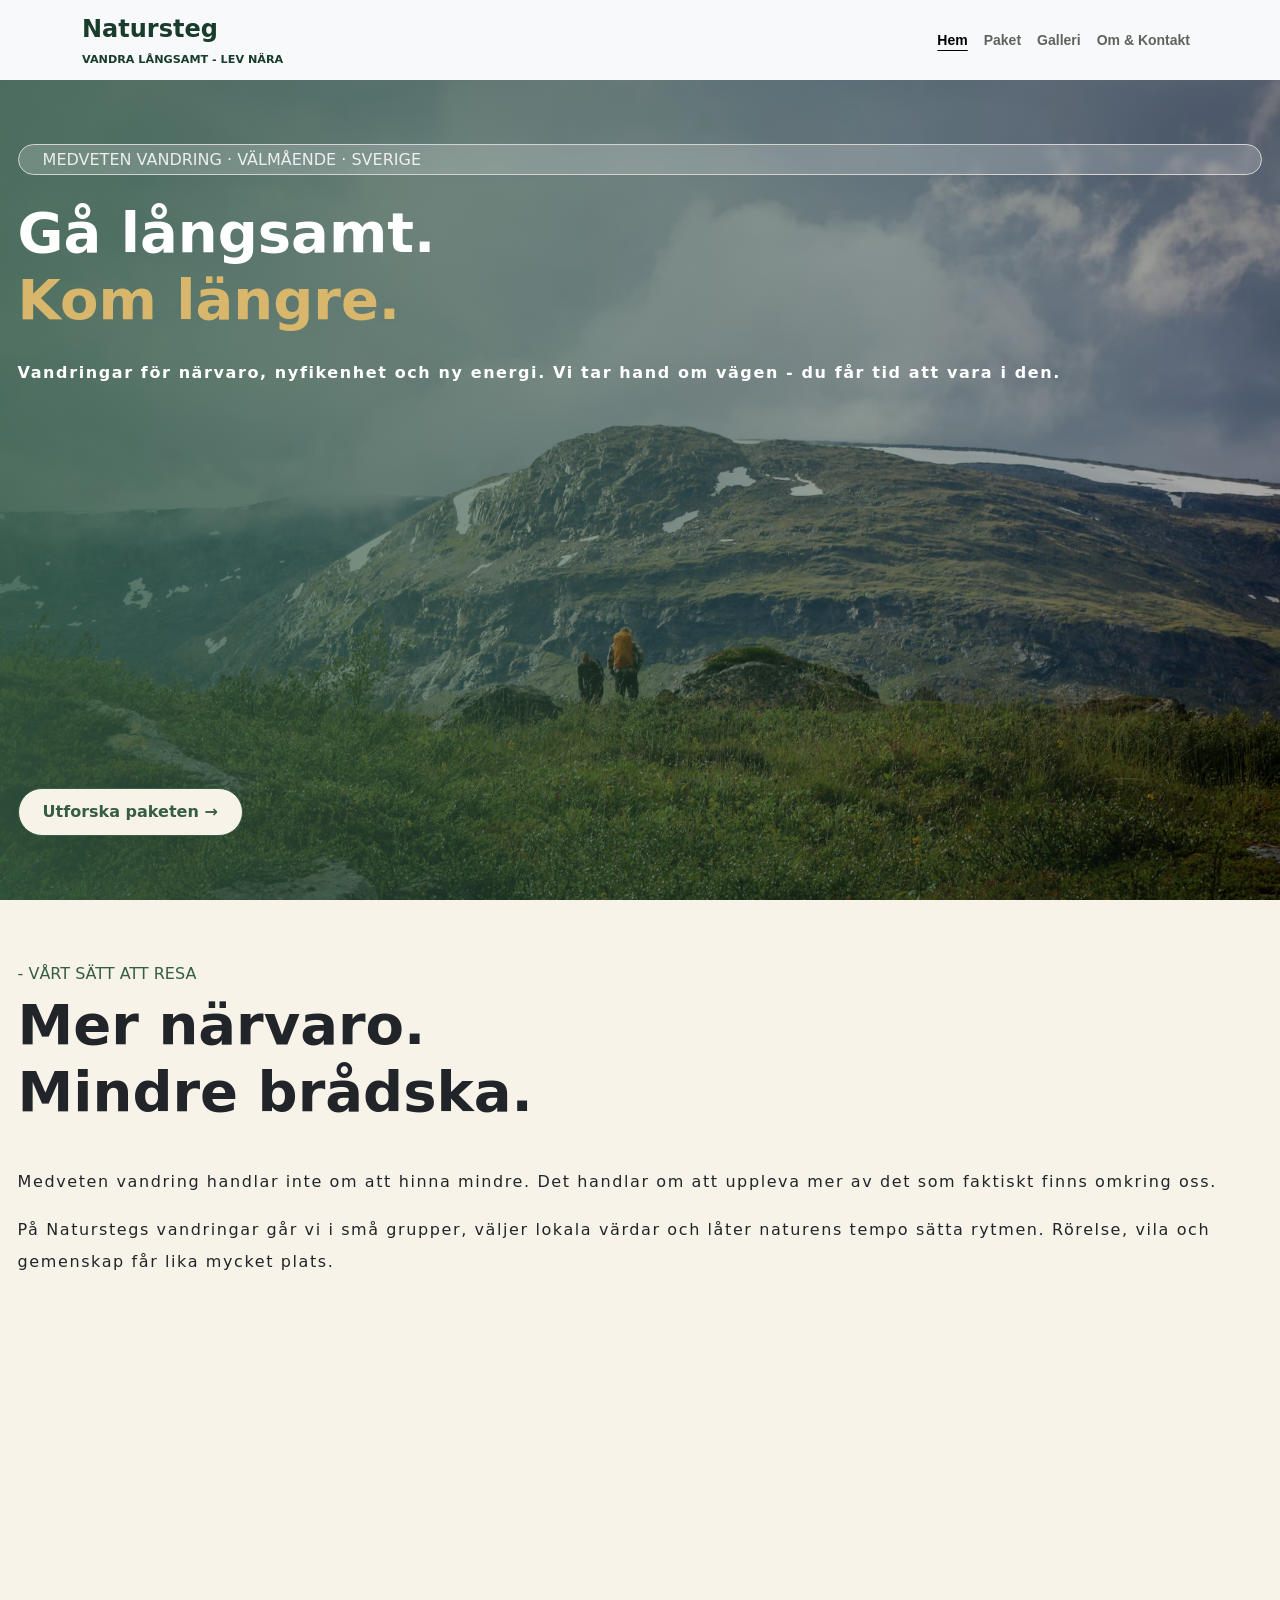
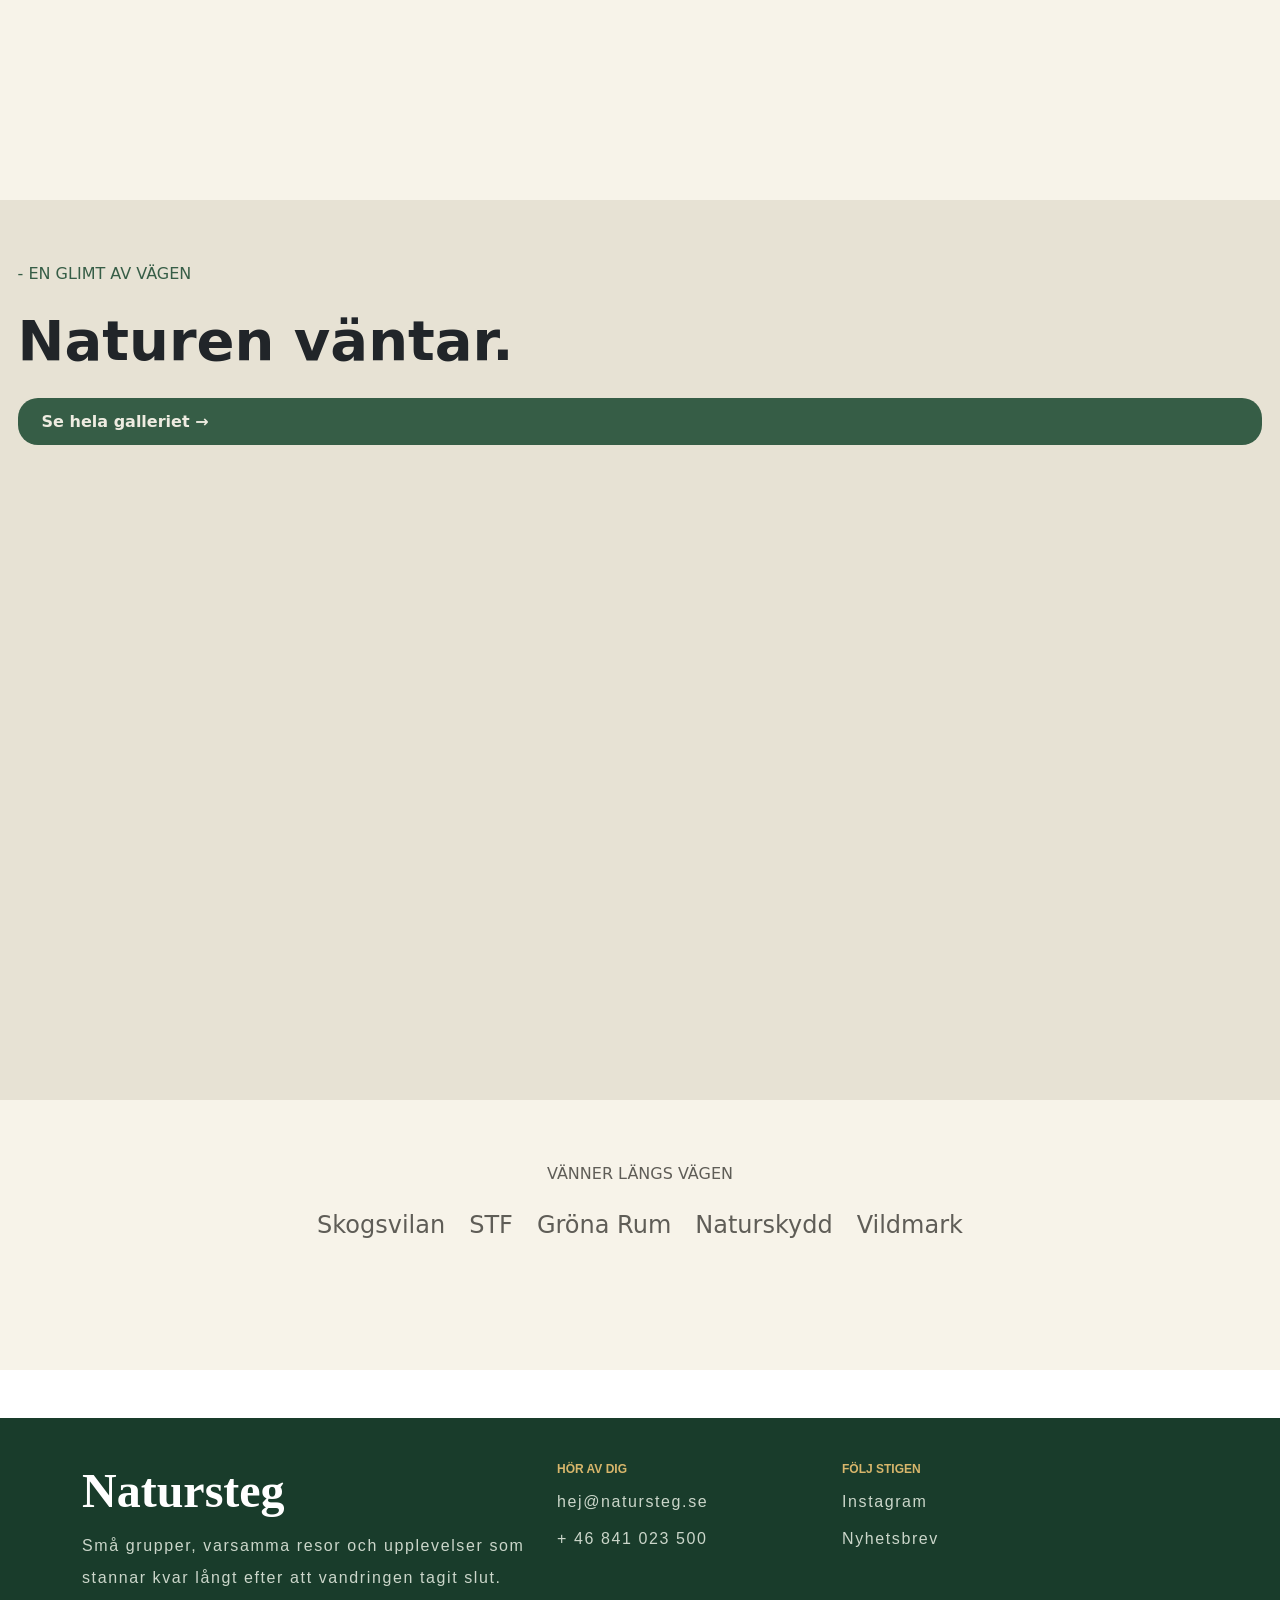
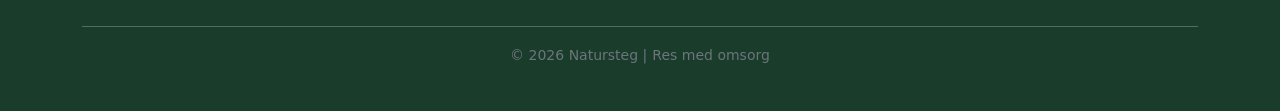
==== index.html @ 45044607 "Uppdaterat css vänner" ====
<!doctype html>
<html lang="en">
    <head>
        <meta charset="UTF-8" />
        <meta name="viewport" content="width=device-width, initial-scale=1.0" />
        <link
            href="https://cdn.jsdelivr.net/npm/bootstrap@5.3.8/dist/css/bootstrap.min.css"
            rel="stylesheet"
        />
        <link rel="stylesheet" href="style/style.css" />
        <title>Natursteg</title>
    </head>
    <body>
        <header>
            <nav class="navbar navbar-expand-lg bg-body-tertiary">
                <div class="container">
                    <div class="brand-wrapper">
                        <a class="navbar-brand" href="index.html">Natursteg</a>
                        <a class="navbar-brand small-text" href="index.html"
                            >VANDRA LÅNGSAMT - LEV NÄRA</a
                        >
                    </div>
                    <button
                        class="navbar-toggler"
                        type="button"
                        data-bs-toggle="collapse"
                        data-bs-target="#mainNavbar"
                        aria-controls="mainNavbar"
                        aria-expanded="false"
                        aria-label="Öppna navigation"
                    >
                        <span class="navbar-toggler-icon"></span>
                    </button>

                    <div class="collapse navbar-collapse" id="mainNavbar">
                        <ul class="navbar-nav ms-auto">
                            <li class="nav-item">
                                <a class="nav-link active" href="index.html"
                                    >Hem</a
                                >
                            </li>
                            <li class="nav-item">
                                <a class="nav-link" href="paket.html">Paket</a>
                            </li>
                            <li class="nav-item">
                                <a class="nav-link" href="galleri.html"
                                    >Galleri</a
                                >
                            </li>
                            <li class="nav-item">
                                <a class="nav-link" href="kontakt.html"
                                    >Om & Kontakt</a
                                >
                            </li>
                        </ul>
                    </div>
                </div>
            </nav>
        </header>
        <main>
            <section class="startsida">
                <div class="startsida-text">
                    <h6>MEDVETEN VANDRING · VÄLMÅENDE · SVERIGE</h6>
                    <h1>
                        Gå långsamt. <br />
                        <span class="titel-nyfärg">Kom längre.</span>
                    </h1>
                    <p>
                        Vandringar för närvaro, nyfikenhet och ny energi. Vi tar
                        hand om vägen - du får tid att vara i den.
                    </p>
                    <a class="add-background" href="paket.html"
                        >Utforska paketen →</a
                    >
                </div>
            </section>
            <section class="om">
                <div class="om-text">
                    <h6>- VÅRT SÄTT ATT RESA</h6>
                    <h1>
                        Mer närvaro. <br />
                        Mindre brådska.
                    </h1>
                </div>
                <div>
                    <p>
                        Medveten vandring handlar inte om att hinna mindre. Det
                        handlar om att uppleva mer av det som faktiskt finns
                        omkring oss.
                    </p>
                    <p>
                        På Naturstegs vandringar går vi i små grupper, väljer
                        lokala värdar och låter naturens tempo sätta rytmen.
                        Rörelse, vila och gemenskap får lika mycket plats.
                    </p>
                </div>
            </section>
            <section class="bilder">
                <div class="bilder-text">
                    <h6>- EN GLIMT AV VÄGEN</h6>
                    <h1>Naturen väntar.</h1>
                    <a class="add-background" href="galleri.html"
                        >Se hela galleriet →</a
                    >
                </div>
            </section>
            <section class="vänner">
                <h6>VÄNNER LÄNGS VÄGEN</h6>
                <div class="partners">
                    <div>Skogsvilan</div>
                    <div>STF</div>
                    <div>Gröna Rum</div>
                    <div>Naturskydd</div>
                    <div>Vildmark</div>
                </div>
            </section>
        </main>
        <footer class="text-white mt-5">
            <div class="container py-4">
                <div class="row">
                    <div class="col-md-5">
                        <h2 class="footer-title">Natursteg</h2>
                        <p class="footer-paragraph">
                            Små grupper, varsamma resor och upplevelser som
                            stannar kvar långt efter att vandringen tagit slut.
                        </p>
                    </div>

                    <!-- HÄR BEHÖVER VI LÄNKAR (A-TAGGAR) TILL TELEFONNUMMER, MAIL OCH INSTAGRAM -->
                    <div class="col-md-3">
                        <h3 class="footer-small-title">HÖR AV DIG</h3>
                        <p class="footer-paragraph">hej@natursteg.se</p>
                        <p class="footer-paragraph">+ 46 841 023 500</p>
                    </div>
                    <div class="col-md-3">
                        <h3 class="footer-small-title">FÖLJ STIGEN</h3>
                        <p class="footer-paragraph">Instagram</p>
                        <p class="footer-paragraph">Nyhetsbrev</p>
                    </div>
                </div>
                <hr />
                <div class="text-center">
                    <small class="text-secondary">© 2026 Natursteg |</small>
                    <small class="text-secondary">Res med omsorg</small>
                </div>
            </div>
        </footer>
        <script src="https://cdn.jsdelivr.net/npm/bootstrap@5.3.8/dist/js/bootstrap.bundle.min.js"></script>
    </body>
</html>
---- style/style.css ----
/* JAG BÖRJAR MED ATT UTGÅ FRÅN MOBILSKÄRM NÄR JAG JOBBAR I CSS ihopne SE 375 x 667 px */

/* NOLLSTÄLLER WEBLÄSERENS STANDARD MARGINALER OCH SÄTTER ALL BOX-SIZING PÅ BORDEBOX, FÖR ATT FÅ MER KONTROLL */

* {
    margin: 0;
    padding: 0;
    box-sizing: border-box;
}

/* HÄMTAR FÄRGKOD FRÅN SKISSEN OCH SPARAR I VARIABLER */

:root {
    --green-color: #365d46;
    --bg1-color: #f7f3e9;
    --bg2-color: #e7e2d4;

    --sid-padding-mobil: 4rem 1.1rem;
}

/* STANDARD FÖR TEXT TAGGAR */

p {
    letter-spacing: 0.1rem;
    line-height: 2rem;
}

h1 {
    font-size: 3.5rem;
    font-weight: 600;
}

h6 {
    color: var(--green-color);
}

/* ======= */

body {
    min-height: 100vh;
    display: flex;
    flex-direction: column;
}

main {
    flex: 1;
}

/* Navbar Styles*/
.navbar {
    height: 5rem;
    background-color: var(
        --bg1-color
    ); /* background color funkar ej, tror det ligger från dina tidigare färginställningar */
}

.nav-link {
    color: #5d645e;
    font-size: 14px;
    font-weight: bold;
    font-family: "DM sans", sans-serif;
}

.nav-link.active {
    color: #193c2b;
    text-decoration: underline;
    text-underline-offset: 5px;
}

.add-background {
    background-color: #193c2b;
    color: #eeece1;
    border-radius: 20px;
    padding: 5px 10px;
    text-decoration: none;
}

.add-background:hover {
    background-color: #193c2b;
    color: #eeece1;
}

.brand-wrapper {
    display: flex;
    flex-direction: column;
    align-items: flex-start;
}

.navbar-brand {
    font-size: 24px;
    font-weight: bold;
    color: #193c2b;
    text-decoration: none;
}

.navbar-brand:hover {
    color: #193c2b;
    text-decoration: none;
}

.small-text {
    font-size: 0.7rem;
    margin-top: -5px;
}

/* === STARTSIDA === */

.startsida {
    /* Lägger bakgrundsbilden här för att den inte ska följa med när man scorllar neråt */
    background-image: 
    /* Blandar bild med gradient */
        linear-gradient(to right, rgba(54, 93, 70, 0.8), rgba(0, 0, 0, 0.3)),
        url(/Img/photo-1787951611386-b042ec1c6b13.jpg);

    background-size: cover;
    background-position: center;
    background-attachment: scroll;

    /* postition relative som ankare till knappen "add-background" */
    position: relative;

    /* FYLLER UT HELA FÖRSTA SIDAN (- HEADERNS HEIGHT) */
    height: calc(100vh - 5rem);

    padding: var(--sid-padding-mobil);
}

.startsida h6 {
    margin-bottom: 1.5rem;
    padding: 0.3rem 1.5rem;

    color: rgba(255, 255, 255, 0.856);

    background-color: rgba(255, 255, 255, 0.2);
    /* frostat glas */
    backdrop-filter: blur(3px);

    border: 1px solid lightgray;
    border-radius: 30px;
}

.startsida h1 {
    color: white;
}

.titel-nyfärg {
    color: #d8b66b;
}

.startsida p {
    margin-top: 1.5rem;

    font-weight: 550;
    color: white;
}

.startsida-text .add-background {
    position: absolute;

    bottom: 4rem;
    padding: 0.7rem 1.5rem;

    font-weight: 600;
    color: var(--green-color);

    background-color: var(--bg1-color);

    border: 1px solid var(--green-color);
    border-radius: 30px;
}

/* === OM === */

.om {
    display: flex;
    flex-direction: column;
    gap: 2rem;

    height: 100vh;

    padding: var(--sid-padding-mobil);

    background-color: var(--bg1-color);
}

/* === BILDER === */

.bilder-text {
    display: flex;
    flex-direction: column;
    gap: 1rem;
    height: 100vh;

    padding: var(--sid-padding-mobil);

    background-color: var(--bg2-color);
}

.bilder-text .add-background {
    background-color: var(--green-color);

    padding: 0.7rem 1.5rem;

    font-weight: 600;
}

/* VÄNNER */

.vänner {
    min-height: 30vh;

    background-color: var(--bg1-color);

    padding: var(--sid-padding-mobil);
}

.vänner h6 {
    text-align: center;
    color: #5f5d57;
}

.partners {
    display: flex;
    justify-content: center;
    flex-wrap: wrap;
    gap: 1.5rem;

    margin-top: 1.5rem;
}

.partners div {
    font-size: 1.5rem;
    color: #5f5d57;
}

/* Footer styles */
footer {
    margin-top: auto;
    background-color: #193c2b;
    color: #eeece1;
    padding: 20px 0;
}

.footer-title {
    font-size: 48px;
    font-weight: bold;
    margin-bottom: 10px;
    font-family: "DM serif Display", serif;
}

.footer-small-title {
    font-size: 12px;
    color: #d8b66b;
    font-weight: bold;
    margin-bottom: 10px;
    font-family: "DM sans", sans-serif;
}

.footer-small-title {
    margin-bottom: 10px;
}

.footer-small-title + p {
    margin-bottom: 5px;
}

.footer-small-title + p + p {
    margin-top: 0;
}

.footer-paragraph {
    font-size: 16px;
    font-family: "DM sans", sans-serif;
    color: #cbd6ca;
}

/* Mobile Phone Style*/
@media (max-width: 768px) {
}
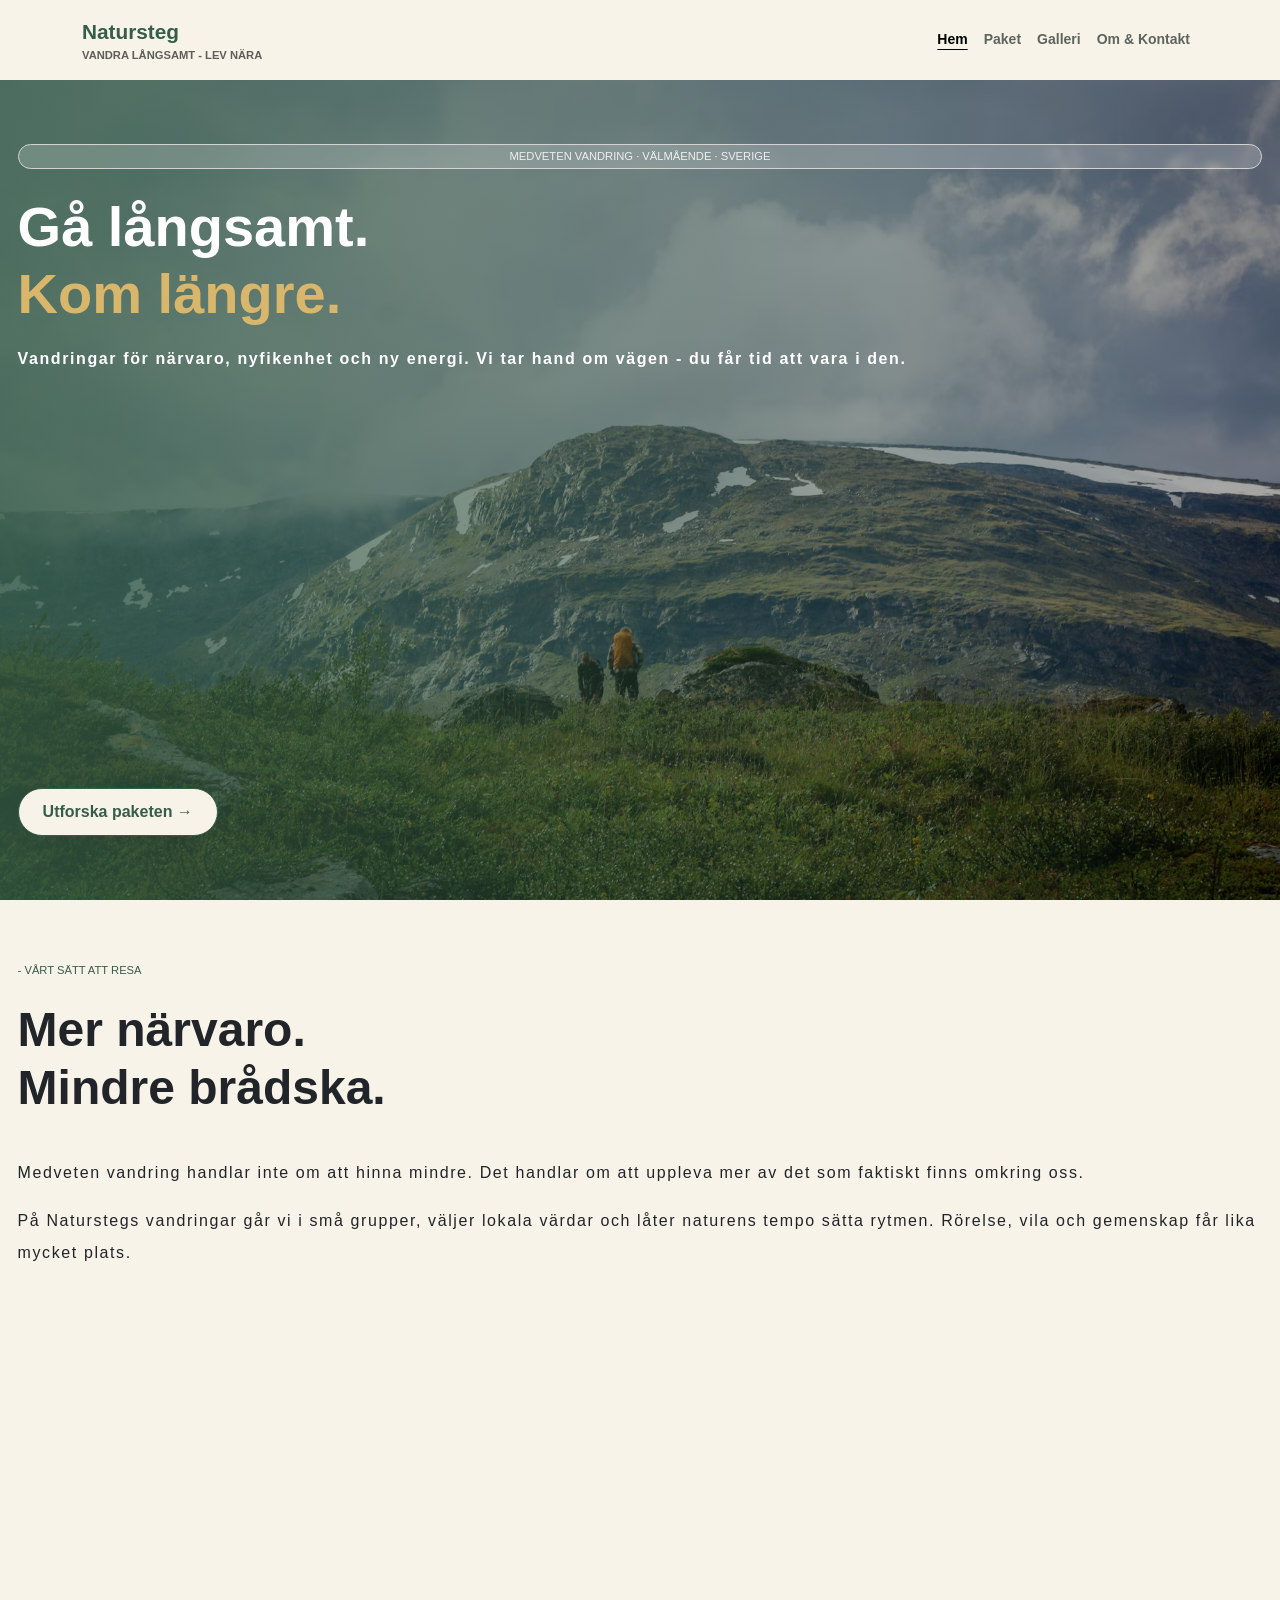
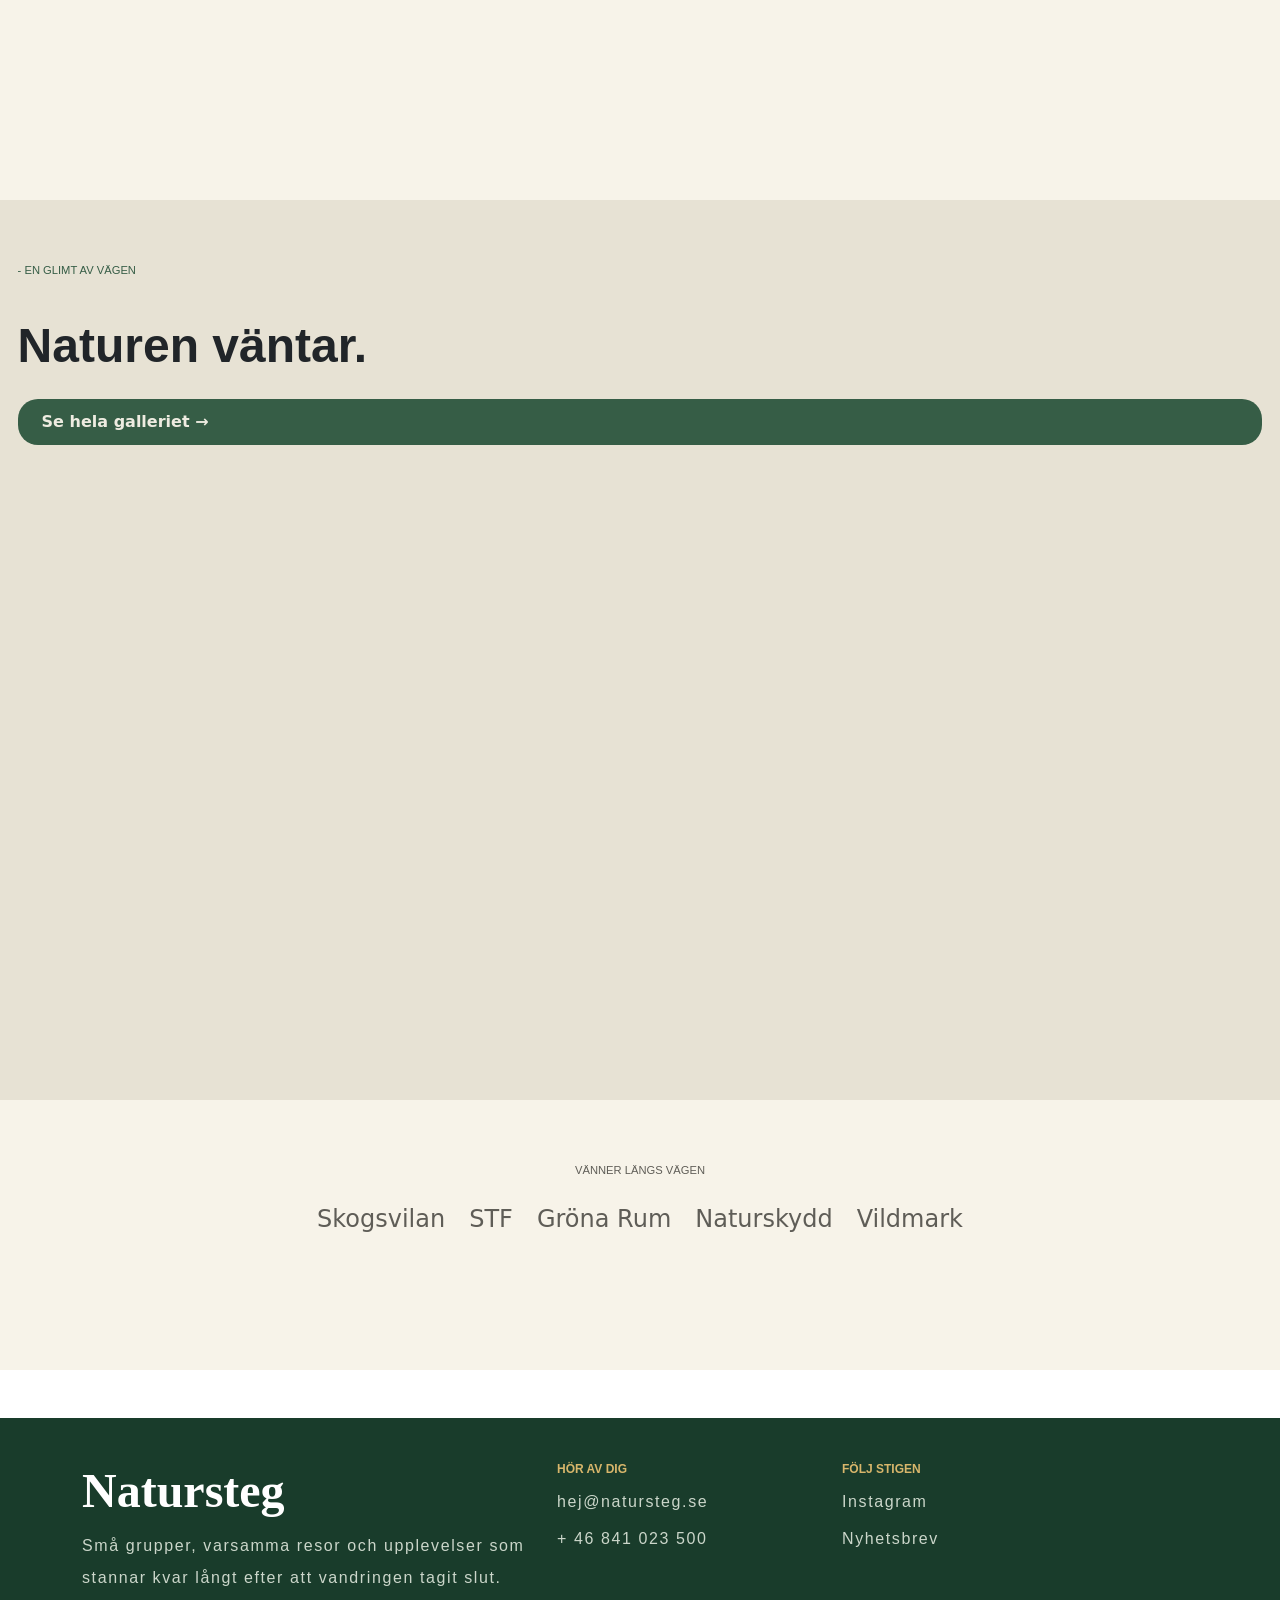
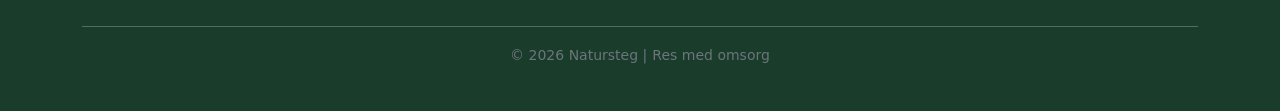
==== commit 6e503a80: "uppdaterat layout navbar + enhetlig font" ====
--- a/index.html
+++ b/index.html
@@ -12,7 +12,7 @@
     </head>
     <body>
         <header>
-            <nav class="navbar navbar-expand-lg bg-body-tertiary">
+            <nav class="navbar navbar-expand-lg bg-body-tertiary my-navbar">
                 <div class="container">
                     <div class="brand-wrapper">
                         <a class="navbar-brand" href="index.html">Natursteg</a>
@@ -77,10 +77,10 @@
             <section class="om">
                 <div class="om-text">
                     <h6>- VÅRT SÄTT ATT RESA</h6>
-                    <h1>
+                    <h2>
                         Mer närvaro. <br />
                         Mindre brådska.
-                    </h1>
+                    </h2>
                 </div>
                 <div>
                     <p>
@@ -98,7 +98,7 @@
             <section class="bilder">
                 <div class="bilder-text">
                     <h6>- EN GLIMT AV VÄGEN</h6>
-                    <h1>Naturen väntar.</h1>
+                    <h2>Naturen väntar.</h2>
                     <a class="add-background" href="galleri.html"
                         >Se hela galleriet →</a
                     >
--- a/style/style.css
+++ b/style/style.css
@@ -11,6 +11,8 @@
 /* HÄMTAR FÄRGKOD FRÅN SKISSEN OCH SPARAR I VARIABLER */
 
 :root {
+    --font: "Arial, Helvetica, sans-serif";
+
     --green-color: #365d46;
     --bg1-color: #f7f3e9;
     --bg2-color: #e7e2d4;
@@ -20,18 +22,33 @@
 
 /* STANDARD FÖR TEXT TAGGAR */
 
+h1 {
+    font-family: Arial, Helvetica, sans-serif;
+    font-size: 3.5rem;
+    font-weight: 600;
+}
+
+h2 {
+    font-family: Arial, Helvetica, sans-serif;
+    font-size: 3rem;
+    font-weight: 600;
+}
+
+h6 {
+    font-family: Arial, Helvetica, sans-serif;
+    font-size: 0.7rem;
+    font-weight: 400;
+    
+    margin-bottom: 1.5rem;
+
+    color: var(--green-color);
+}
+
 p {
+    font-family: Arial, Helvetica, sans-serif;
+
     letter-spacing: 0.1rem;
     line-height: 2rem;
-}
-
-h1 {
-    font-size: 3.5rem;
-    font-weight: 600;
-}
-
-h6 {
-    color: var(--green-color);
 }
 
 /* ======= */
@@ -49,9 +66,28 @@
 /* Navbar Styles*/
 .navbar {
     height: 5rem;
-    background-color: var(
-        --bg1-color
-    ); /* background color funkar ej, tror det ligger från dina tidigare färginställningar */
+    background-color: var(--bg1-color) !important;
+    /* background color funkar ej, tror det ligger från dina tidigare färginställningar */
+}
+
+.brand-wrapper {
+    display: flex;
+    flex-direction: column;
+    align-items: flex-start;
+}
+
+.navbar-brand {
+    font-family: Arial, Helvetica, sans-serif;
+    font-size: 1.3rem;
+    font-weight: bold;
+    color: var(--green-color);
+    text-decoration: none;
+}
+
+.small-text {
+    color: #5f5d57;
+    font-size: 0.7rem;
+    margin-top: -0.6rem;
 }
 
 .nav-link {
@@ -80,27 +116,9 @@
     color: #eeece1;
 }
 
-.brand-wrapper {
-    display: flex;
-    flex-direction: column;
-    align-items: flex-start;
-}
-
-.navbar-brand {
-    font-size: 24px;
-    font-weight: bold;
-    color: #193c2b;
-    text-decoration: none;
-}
-
 .navbar-brand:hover {
     color: #193c2b;
     text-decoration: none;
-}
-
-.small-text {
-    font-size: 0.7rem;
-    margin-top: -5px;
 }
 
 /* === STARTSIDA === */
@@ -110,7 +128,7 @@
     background-image: 
     /* Blandar bild med gradient */
         linear-gradient(to right, rgba(54, 93, 70, 0.8), rgba(0, 0, 0, 0.3)),
-        url(/Img/photo-1787951611386-b042ec1c6b13.jpg);
+        url(../Img/photo-1787951611386-b042ec1c6b13.jpg);
 
     background-size: cover;
     background-position: center;
@@ -126,6 +144,9 @@
 }
 
 .startsida h6 {
+    font-size: 0.7rem;
+    text-align: center;
+
     margin-bottom: 1.5rem;
     padding: 0.3rem 1.5rem;
 
@@ -148,9 +169,9 @@
 }
 
 .startsida p {
-    margin-top: 1.5rem;
-
-    font-weight: 550;
+    font-weight: 700;
+
+    margin-top: 1rem;
     color: white;
 }
 
@@ -159,7 +180,9 @@
 
     bottom: 4rem;
     padding: 0.7rem 1.5rem;
-
+    
+    font-family: Arial, Helvetica, sans-serif;
+    
     font-weight: 600;
     color: var(--green-color);
 
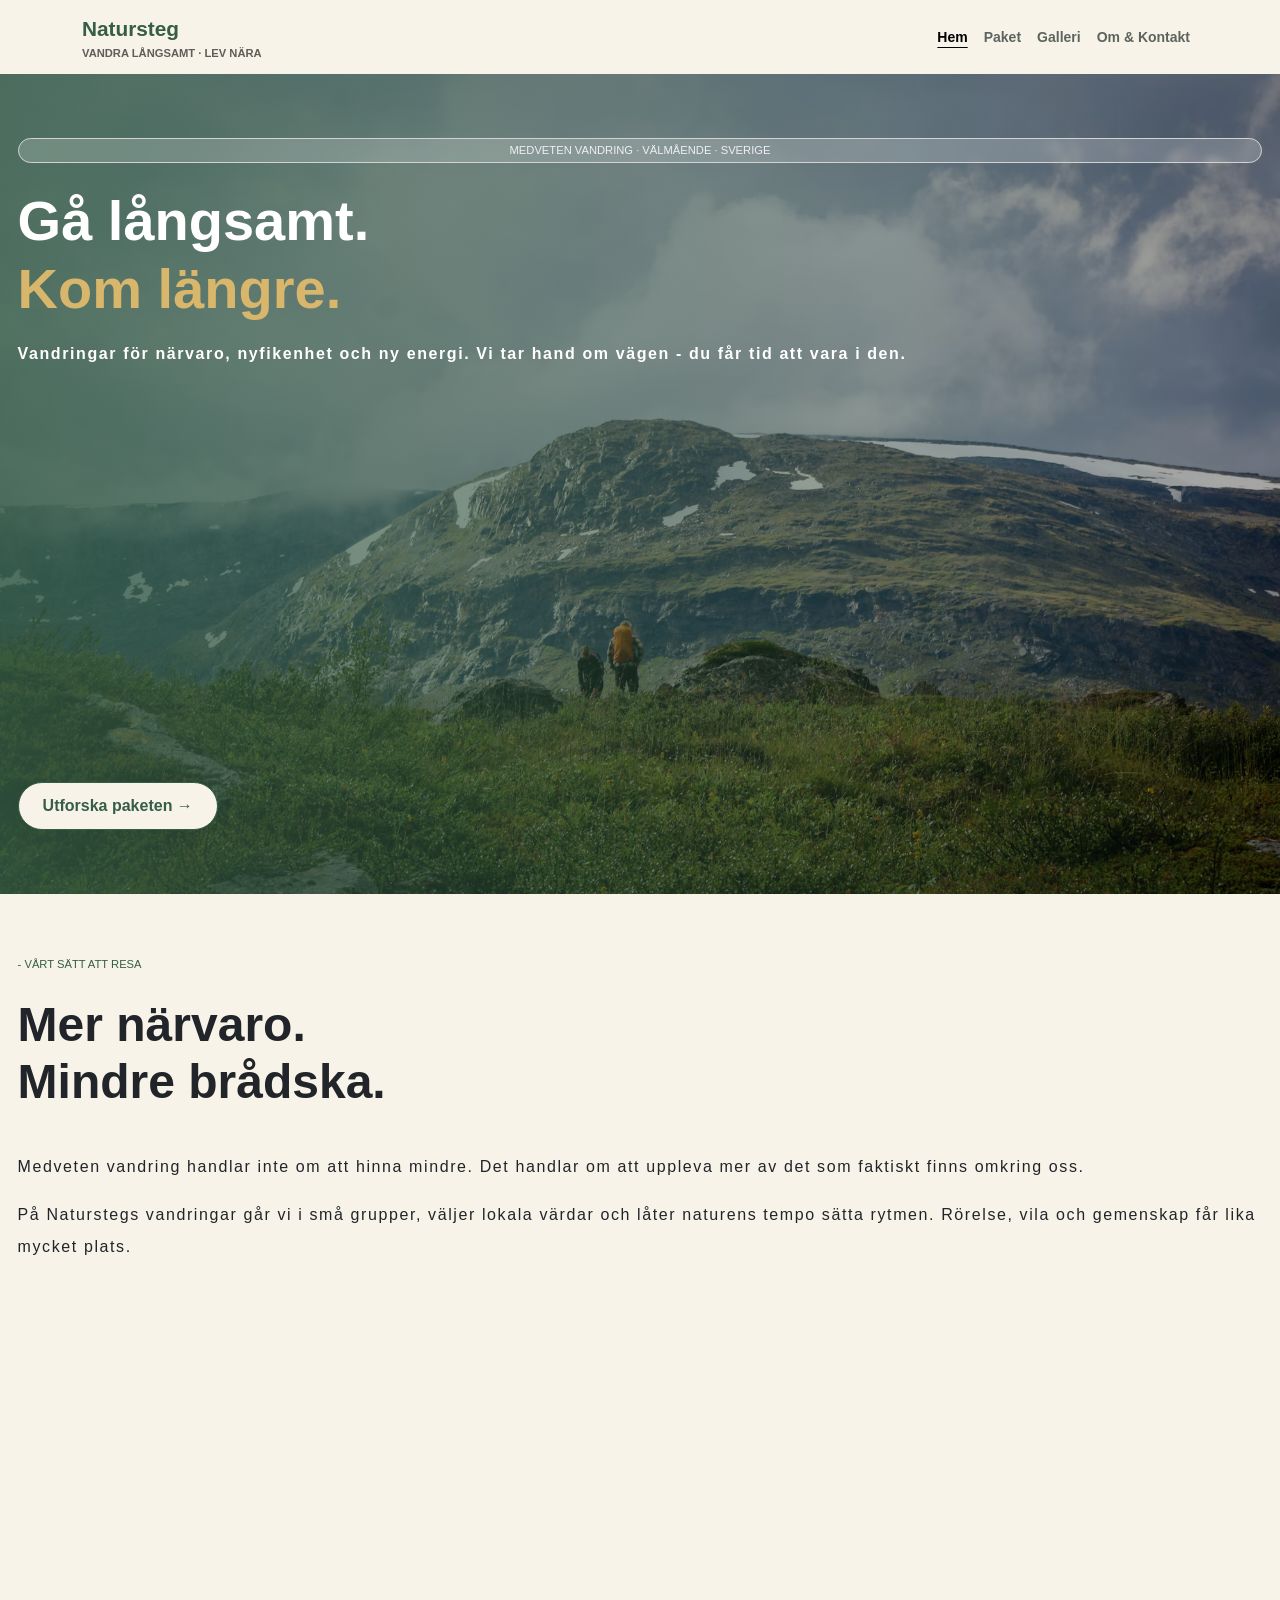
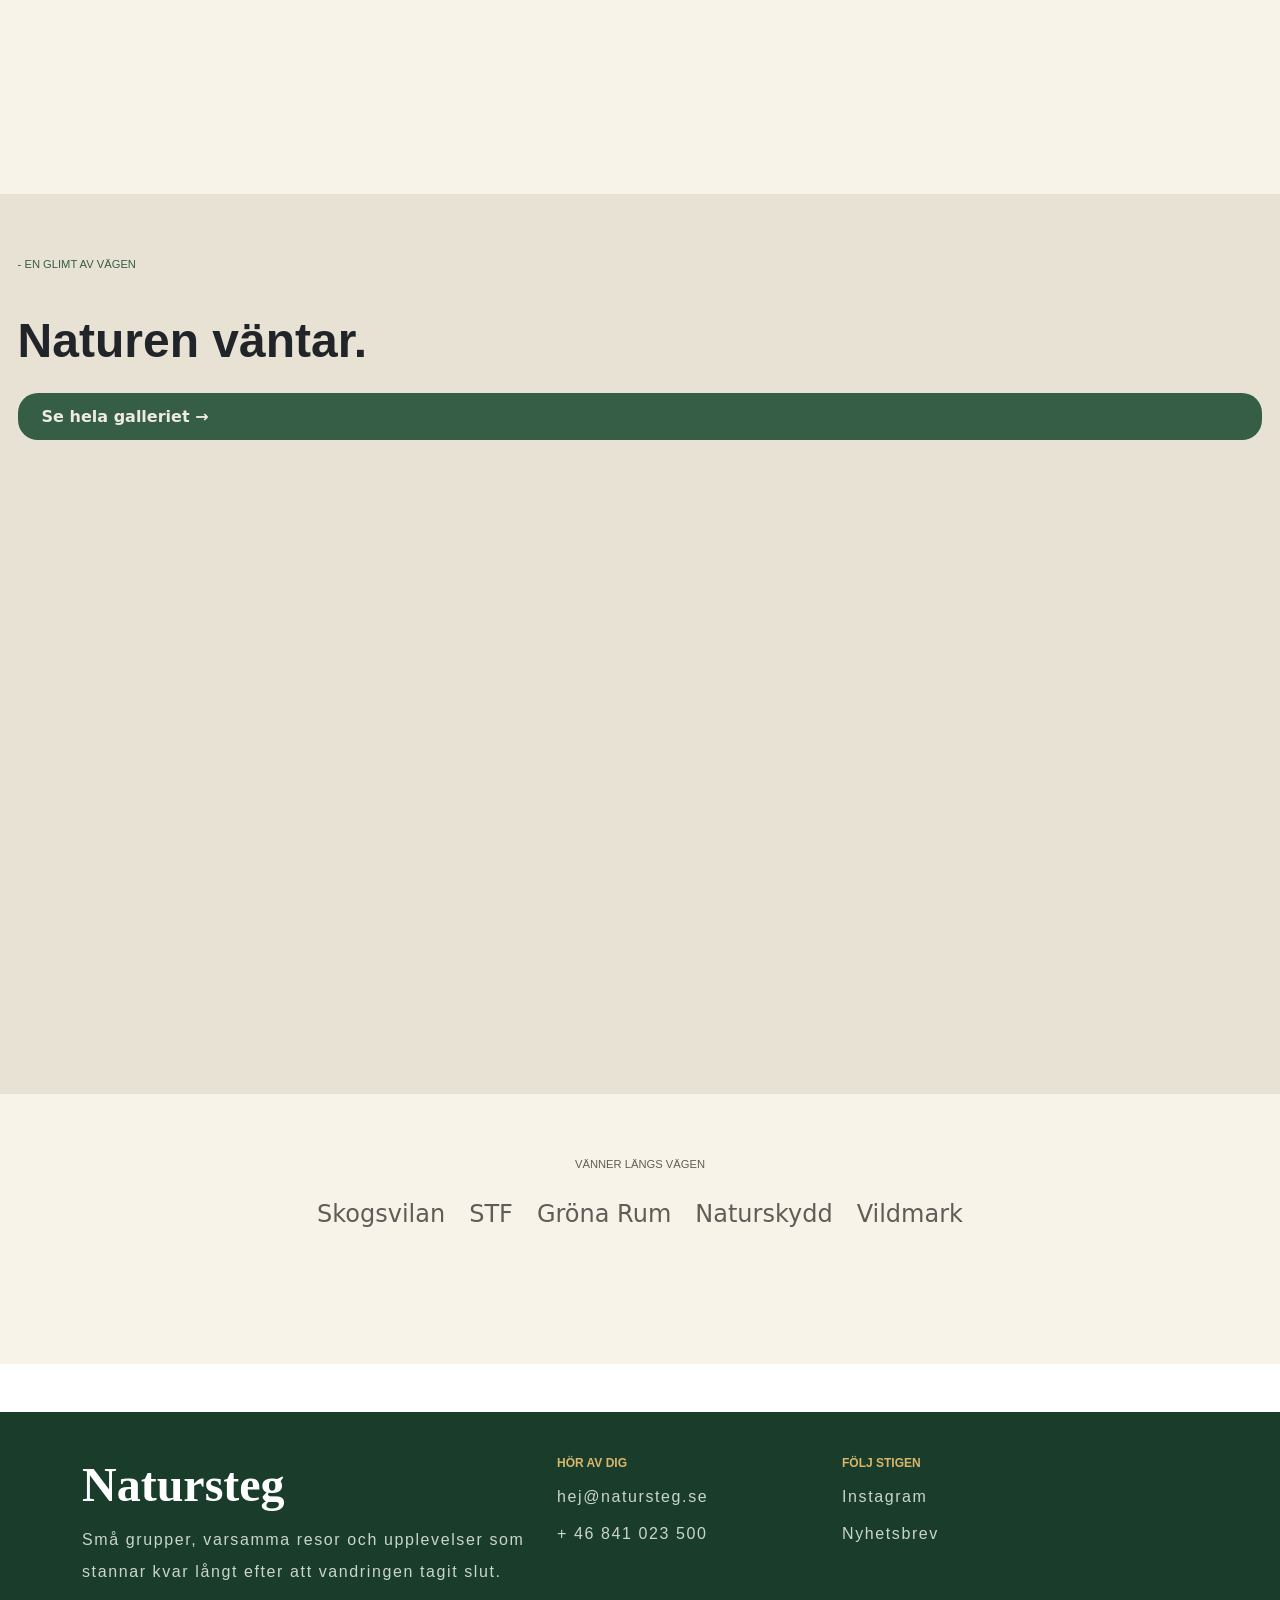
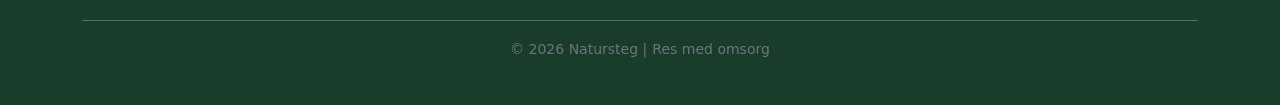
==== commit 1ecf6312: "Fixat html för paket och lagt till · istället för - i navbar" ====
--- a/index.html
+++ b/index.html
@@ -12,12 +12,12 @@
     </head>
     <body>
         <header>
-            <nav class="navbar navbar-expand-lg bg-body-tertiary my-navbar">
+            <nav class="navbar navbar-expand-lg bg-body-tertiary">
                 <div class="container">
                     <div class="brand-wrapper">
                         <a class="navbar-brand" href="index.html">Natursteg</a>
                         <a class="navbar-brand small-text" href="index.html"
-                            >VANDRA LÅNGSAMT - LEV NÄRA</a
+                            >VANDRA LÅNGSAMT · LEV NÄRA</a
                         >
                     </div>
                     <button
--- a/style/style.css
+++ b/style/style.css
@@ -64,11 +64,11 @@
 }
 
 /* Navbar Styles*/
+
 .navbar {
-    height: 5rem;
     background-color: var(--bg1-color) !important;
     /* background color funkar ej, tror det ligger från dina tidigare färginställningar */
-}
+} 
 
 .brand-wrapper {
     display: flex;
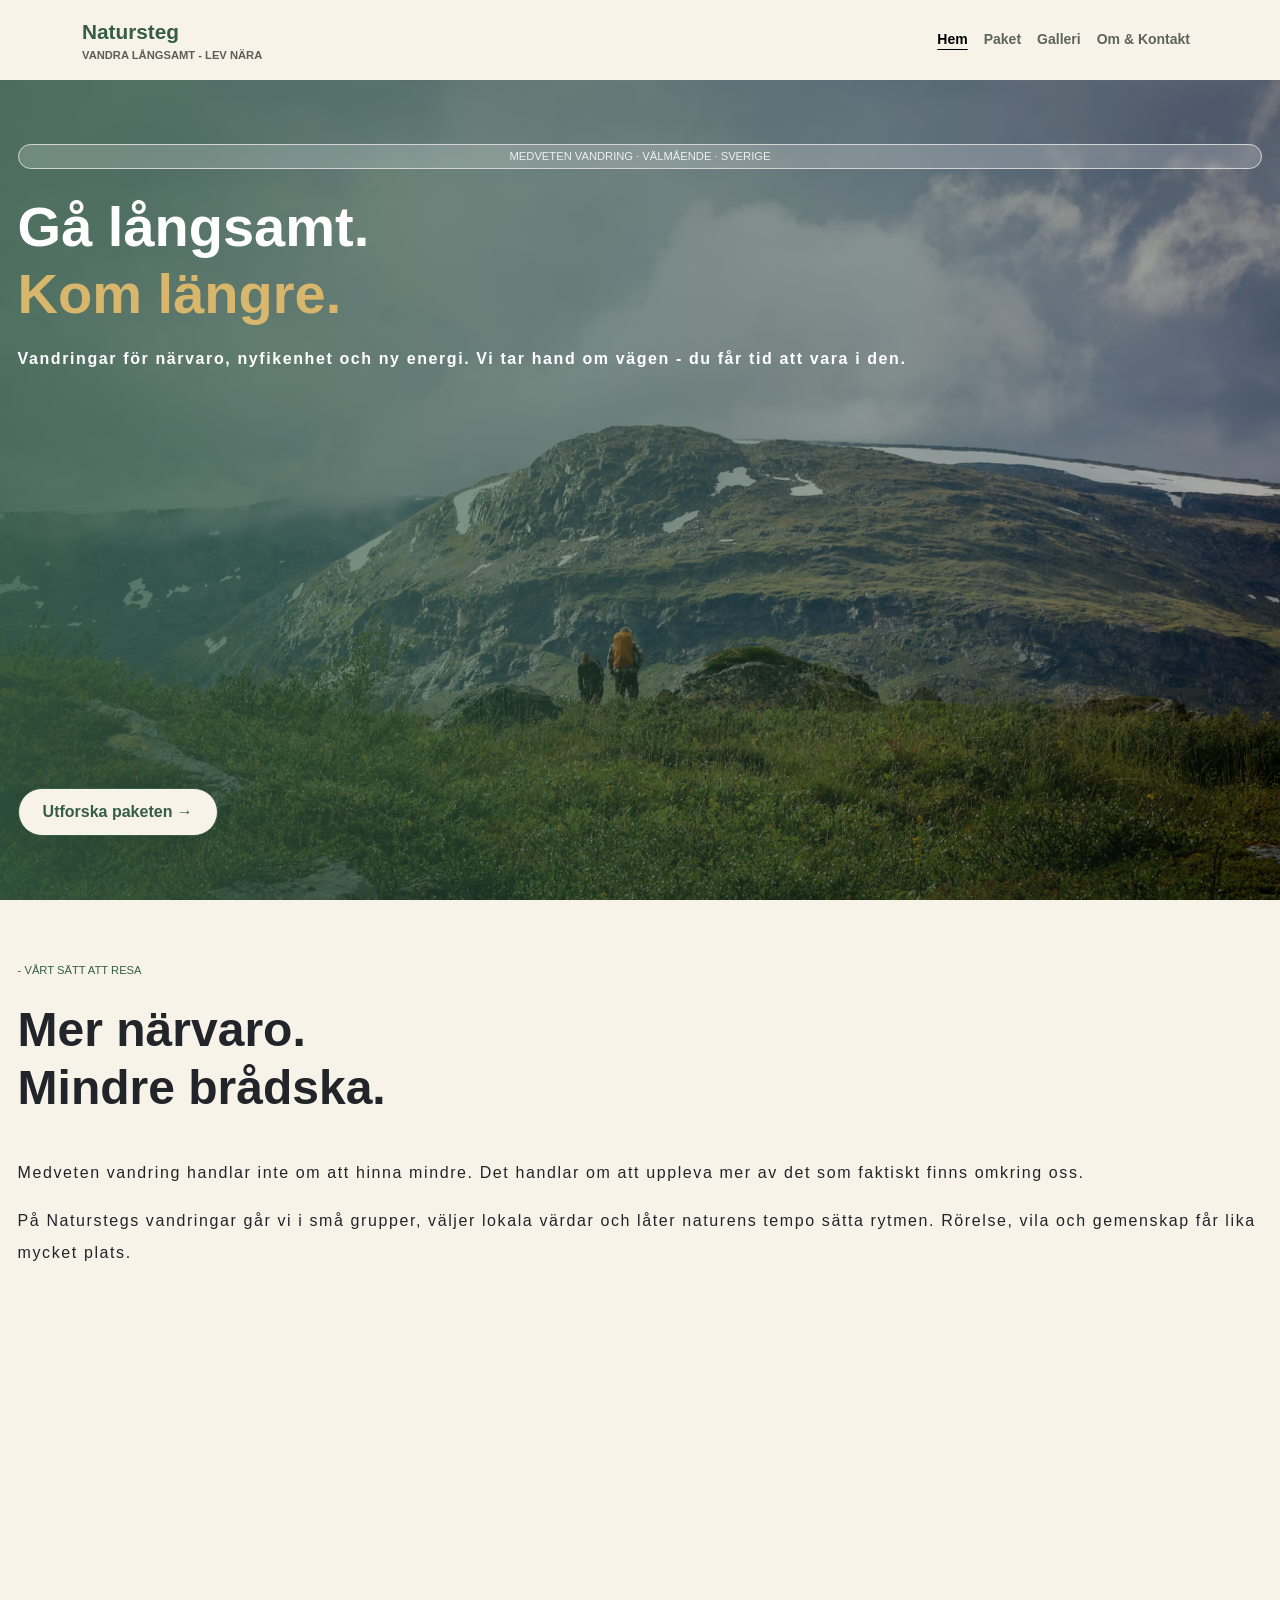
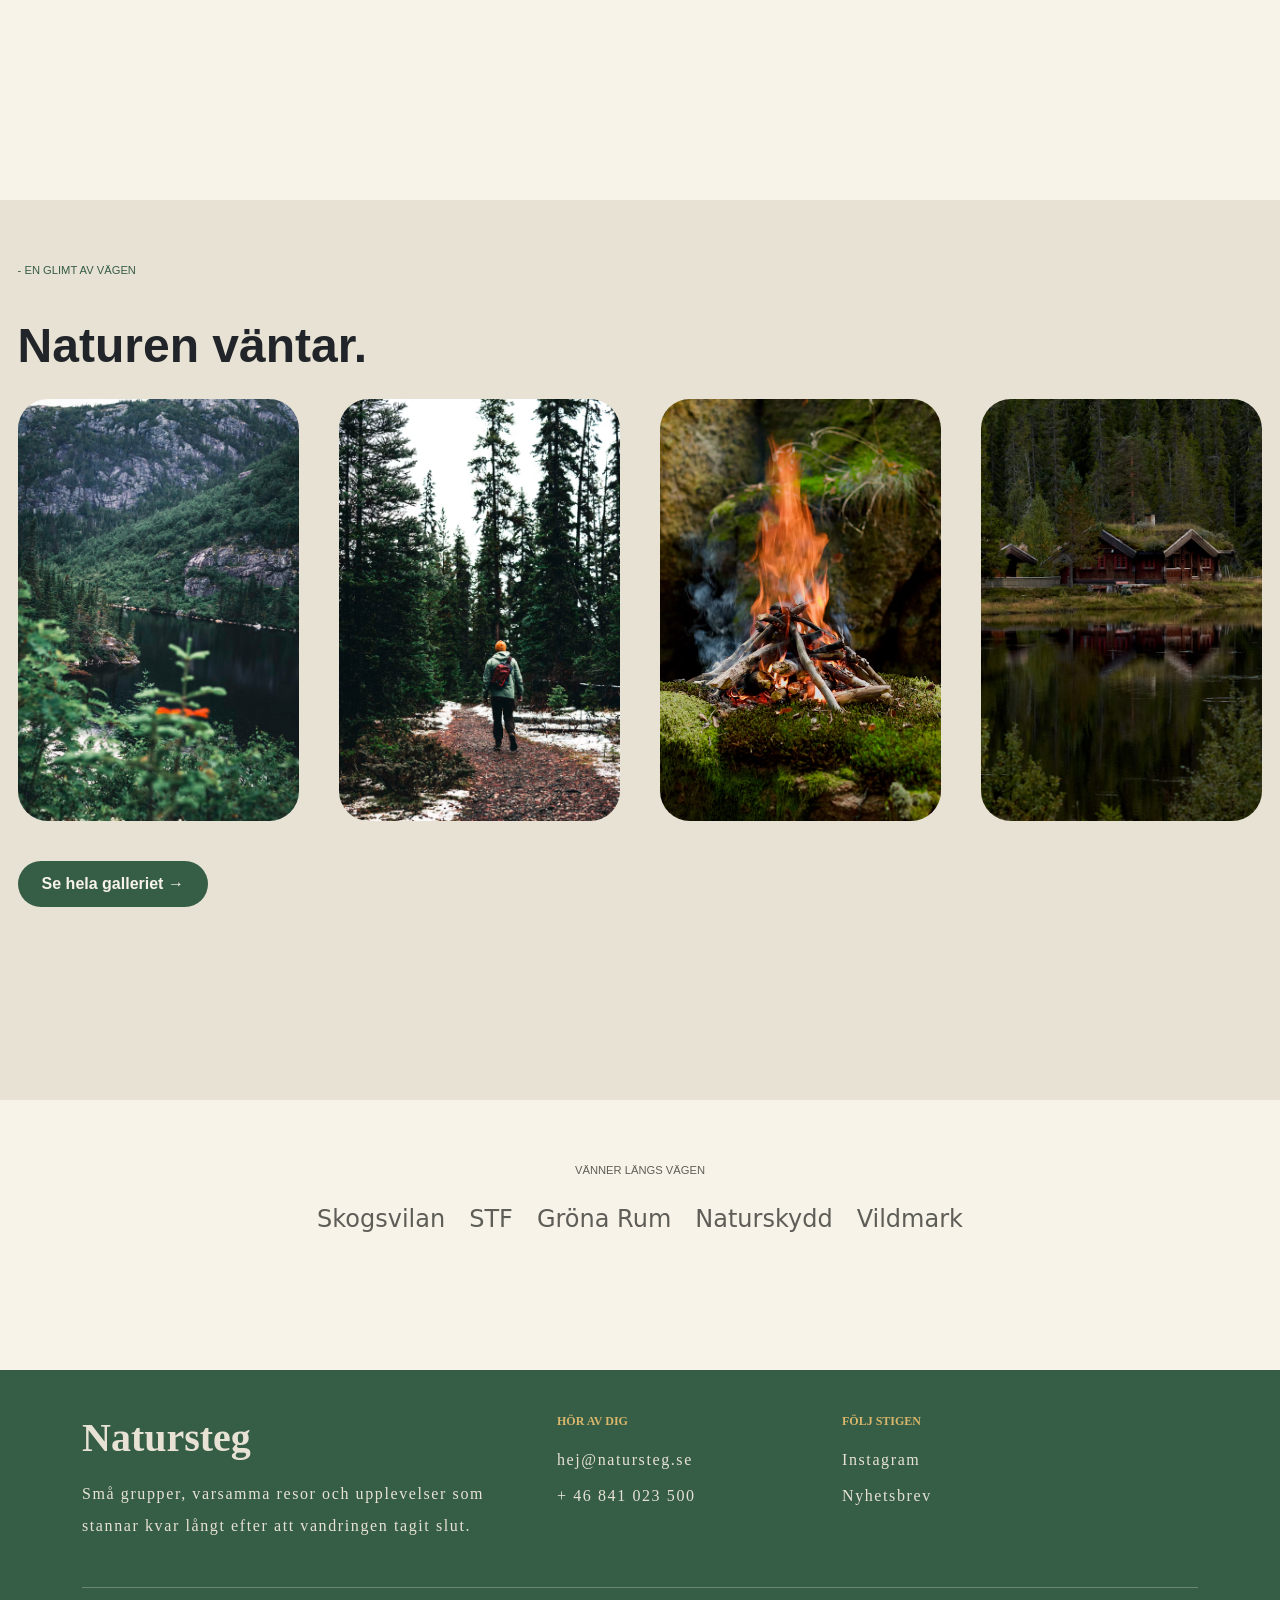
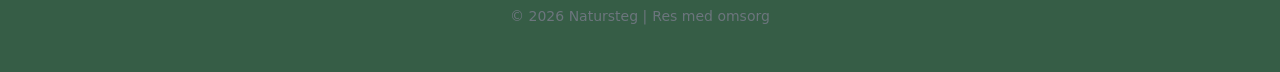
==== commit 84864814: "fixat css på bilder och footer" ====
--- a/index.html
+++ b/index.html
@@ -12,12 +12,12 @@
     </head>
     <body>
         <header>
-            <nav class="navbar navbar-expand-lg bg-body-tertiary">
+            <nav class="navbar navbar-expand-lg bg-body-tertiary my-navbar">
                 <div class="container">
                     <div class="brand-wrapper">
                         <a class="navbar-brand" href="index.html">Natursteg</a>
                         <a class="navbar-brand small-text" href="index.html"
-                            >VANDRA LÅNGSAMT · LEV NÄRA</a
+                            >VANDRA LÅNGSAMT - LEV NÄRA</a
                         >
                     </div>
                     <button
@@ -99,6 +99,25 @@
                 <div class="bilder-text">
                     <h6>- EN GLIMT AV VÄGEN</h6>
                     <h2>Naturen väntar.</h2>
+
+                    <div class="bilder-container">
+                        <div class="bild">
+                            <img src="Img\Galleri\photo-1717292068498-876bc9a666bd.jpg" alt="bild 1" />
+                        </div>
+
+                        <div class="bild">
+                            <img src="Img\Galleri\photo-1726098211102-bb7f17c9cafc.jpg" alt="bild 2" />
+                        </div>
+
+                        <div class="bild">
+                            <img src="Img\Galleri\photo-1757849450457-728541f14c4d.jpg" alt="bild 3" />
+                        </div>
+
+                        <div class="bild">
+                            <img src="Img\Galleri\photo-1758186377738-6ce0e52851b9.jpg" alt="bild 4" />
+                        </div>
+                    </div>
+
                     <a class="add-background" href="galleri.html"
                         >Se hela galleriet →</a
                     >
--- a/style/style.css
+++ b/style/style.css
@@ -38,7 +38,7 @@
     font-family: Arial, Helvetica, sans-serif;
     font-size: 0.7rem;
     font-weight: 400;
-    
+
     margin-bottom: 1.5rem;
 
     color: var(--green-color);
@@ -64,11 +64,11 @@
 }
 
 /* Navbar Styles*/
-
 .navbar {
+    height: 5rem;
     background-color: var(--bg1-color) !important;
     /* background color funkar ej, tror det ligger från dina tidigare färginställningar */
-} 
+}
 
 .brand-wrapper {
     display: flex;
@@ -180,9 +180,9 @@
 
     bottom: 4rem;
     padding: 0.7rem 1.5rem;
-    
-    font-family: Arial, Helvetica, sans-serif;
-    
+
+    font-family: Arial, Helvetica, sans-serif;
+
     font-weight: 600;
     color: var(--green-color);
 
@@ -212,22 +212,43 @@
     display: flex;
     flex-direction: column;
     gap: 1rem;
-    height: 100vh;
+    min-height: 100vh;
 
     padding: var(--sid-padding-mobil);
 
     background-color: var(--bg2-color);
 }
 
+.bilder-container{
+    display: grid;
+    grid-template-columns: repeat(auto-fit, minmax(150px, 1fr));
+    gap: 2.5rem;
+}
+
+.bild img{
+   width: 100%;
+   height: 100%;
+   object-fit: cover;
+
+   border-radius: 30px;
+}
+
+/* VÄNNER */
+
 .bilder-text .add-background {
+    align-self: flex-start;
+
+    margin-top: 1.5rem;
+
+    font-family: Arial, Helvetica, sans-serif;
+    font-weight: 600;
+    color: var(--bg1-color);
+
     background-color: var(--green-color);
 
     padding: 0.7rem 1.5rem;
-
-    font-weight: 600;
-}
-
-/* VÄNNER */
+    border-radius: 30px;
+}
 
 .vänner {
     min-height: 30vh;
@@ -257,18 +278,33 @@
 }
 
 /* Footer styles */
+
+/* Tar bort bootstrap margin */
+.mt-5 {
+margin-top: 0 !important;     
+}
+
 footer {
     margin-top: auto;
-    background-color: #193c2b;
+    background-color: var(--green-color);
     color: #eeece1;
     padding: 20px 0;
 }
 
 .footer-title {
-    font-size: 48px;
+    color: var(--bg2-color);
+    font-size: 2.5rem;
     font-weight: bold;
-    margin-bottom: 10px;
-    font-family: "DM serif Display", serif;
+    margin-bottom: 1rem;
+    font-family: "Arial, Helvetica, sans-serif";
+    
+}
+
+.footer-paragraph {
+    font-size: 16px;
+    font-family: "Arial, Helvetica, sans-serif";
+    color: var(--bg2-color);
+    margin-bottom: 1.8rem;
 }
 
 .footer-small-title {
@@ -276,26 +312,23 @@
     color: #d8b66b;
     font-weight: bold;
     margin-bottom: 10px;
-    font-family: "DM sans", sans-serif;
+    font-family: "Arial, Helvetica, sans-serif";
 }
 
 .footer-small-title {
-    margin-bottom: 10px;
+    margin-bottom: 1rem;
+    color: #d8b66b;
 }
 
 .footer-small-title + p {
-    margin-bottom: 5px;
+    margin-bottom: 0.2rem;
 }
 
 .footer-small-title + p + p {
     margin-top: 0;
 }
 
-.footer-paragraph {
-    font-size: 16px;
-    font-family: "DM sans", sans-serif;
-    color: #cbd6ca;
-}
+
 
 /* Mobile Phone Style*/
 @media (max-width: 768px) {
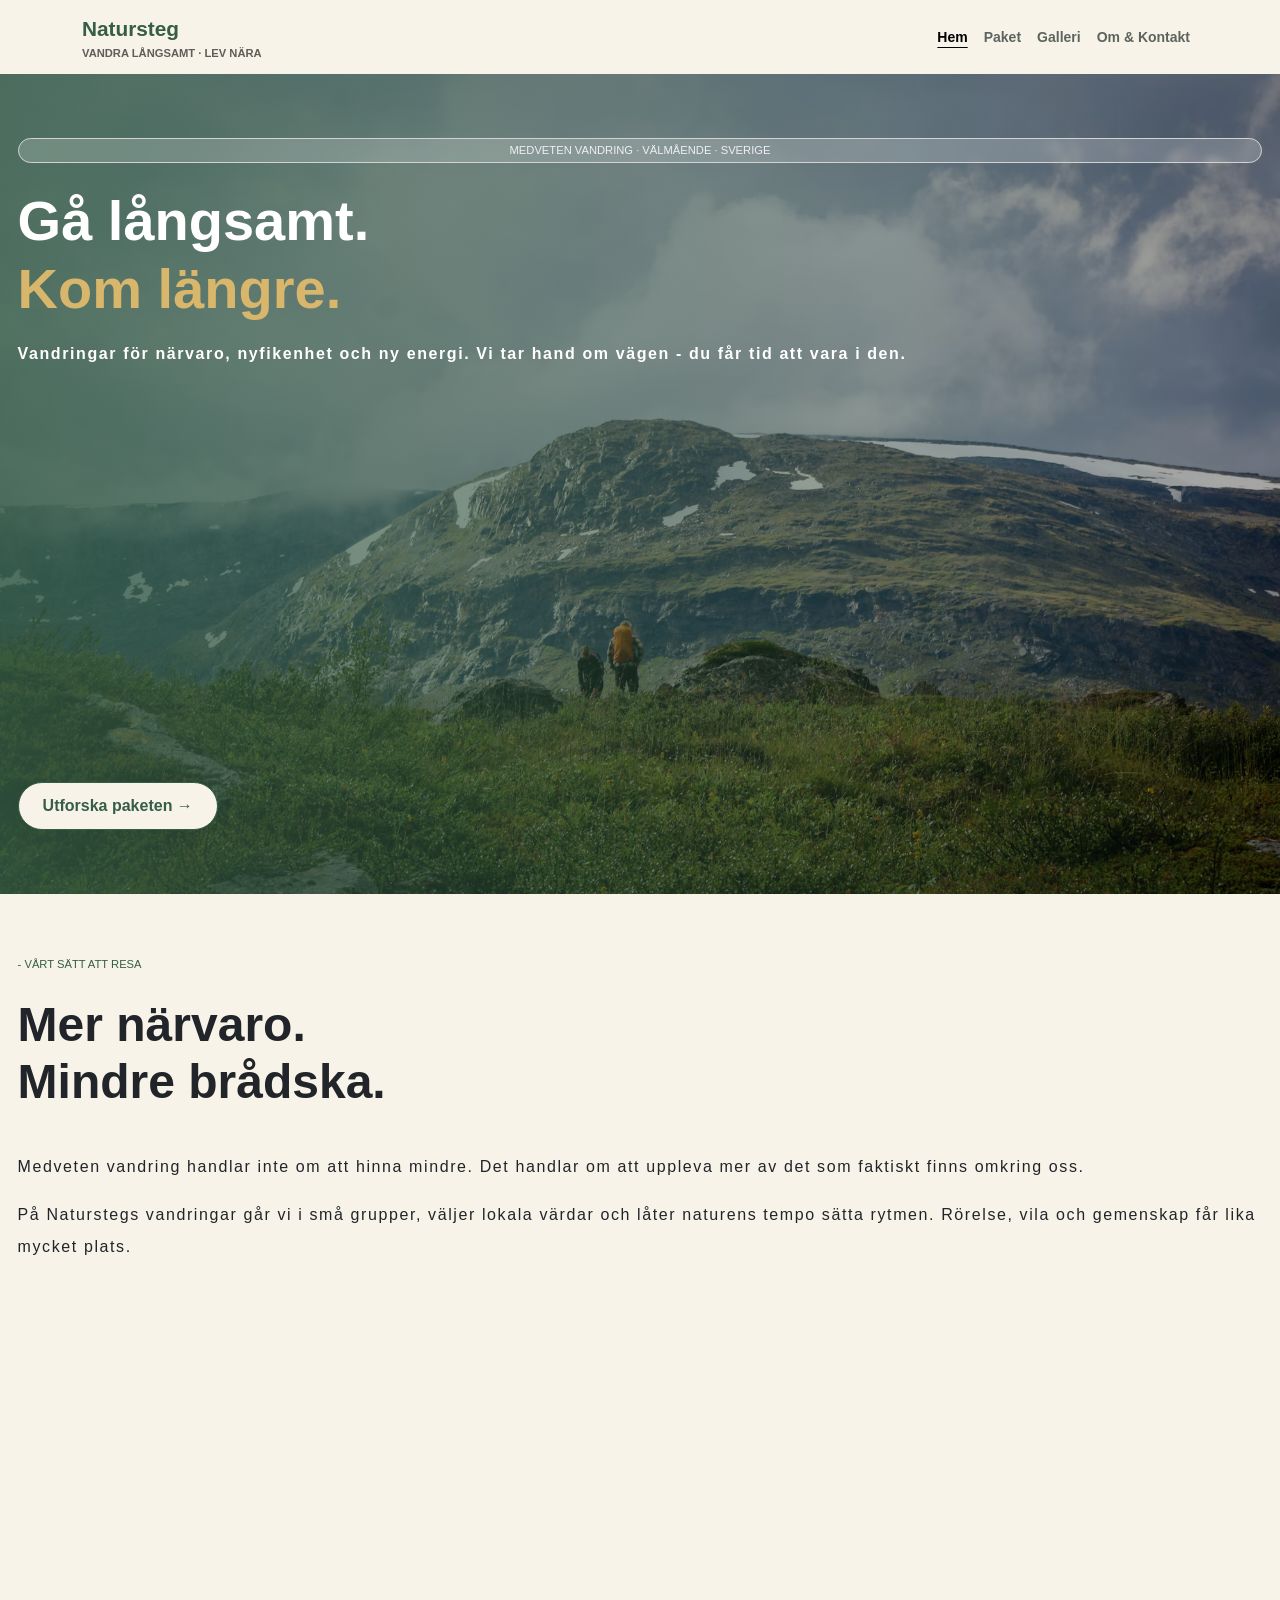
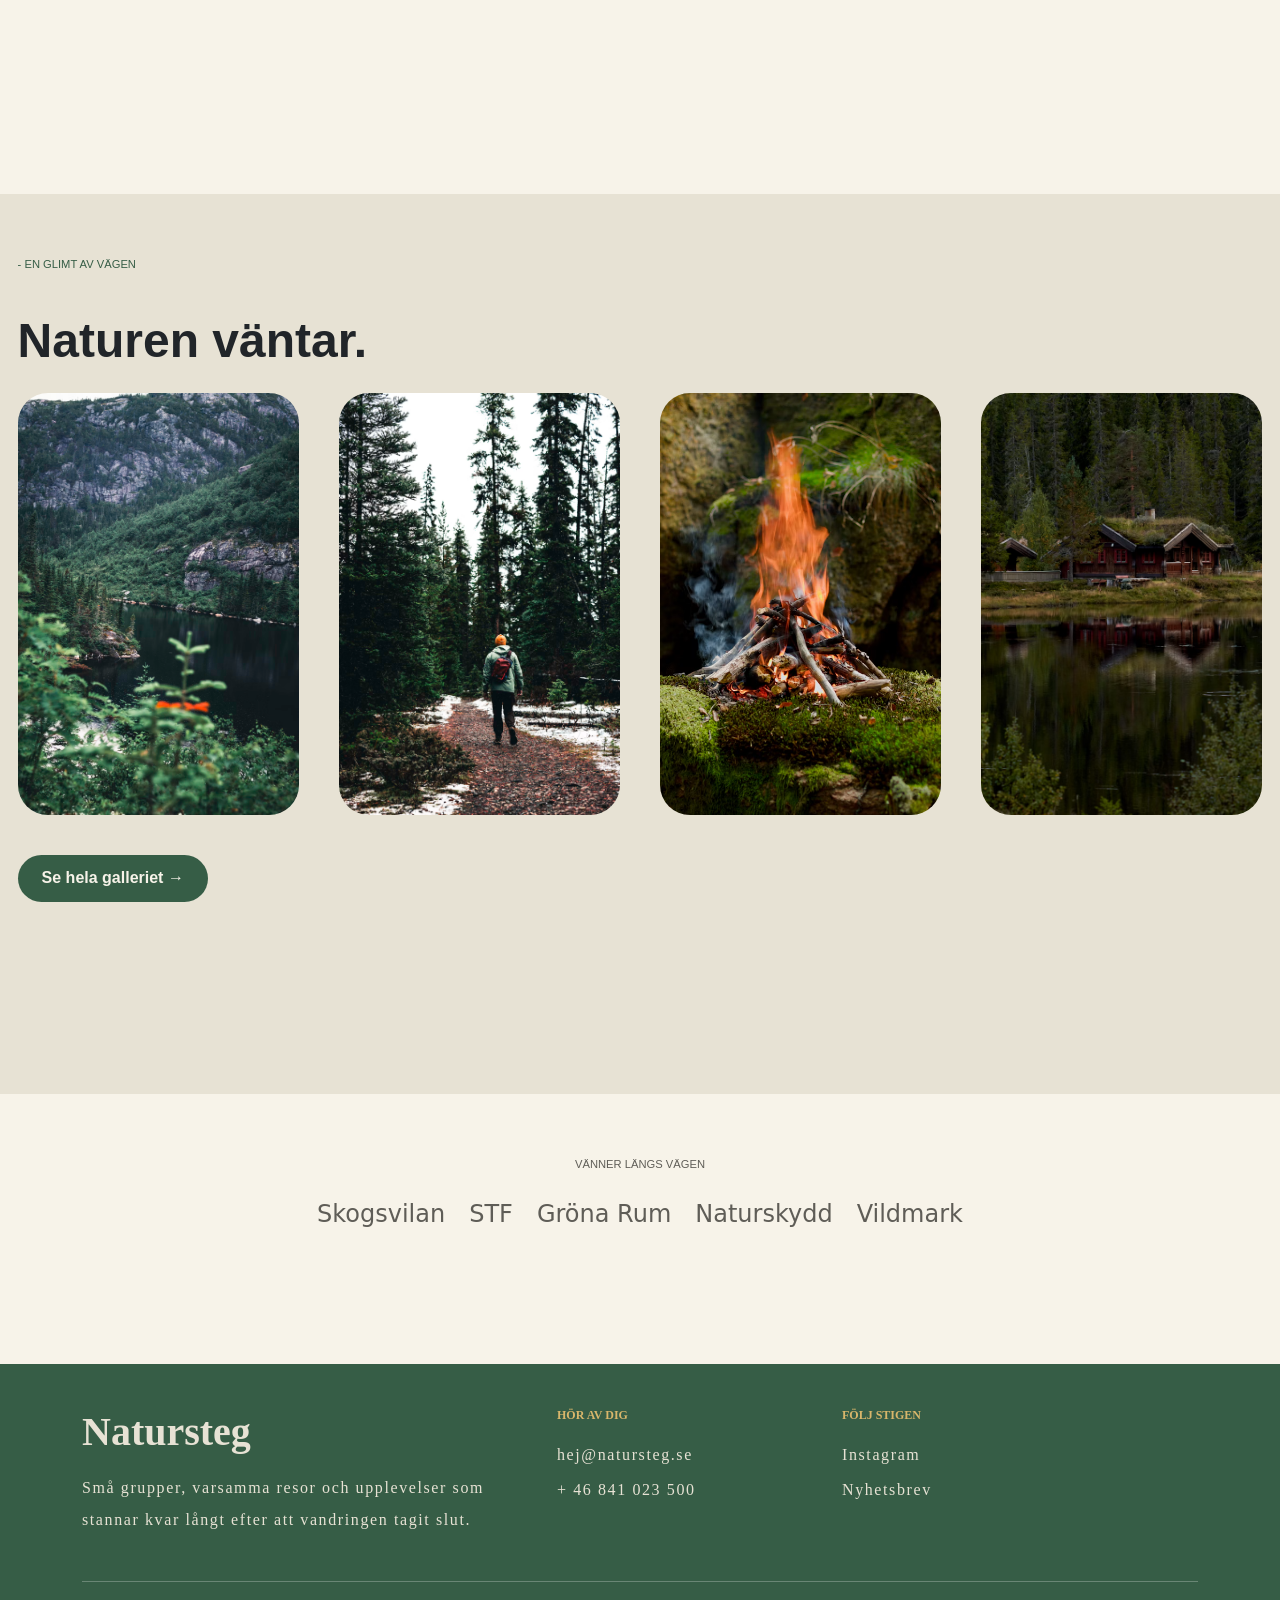
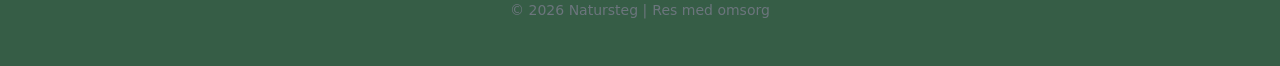
==== commit 585025e3: "Merge branch 'css-bilder-footer'" ====
--- a/index.html
+++ b/index.html
@@ -12,12 +12,12 @@
     </head>
     <body>
         <header>
-            <nav class="navbar navbar-expand-lg bg-body-tertiary my-navbar">
+            <nav class="navbar navbar-expand-lg bg-body-tertiary">
                 <div class="container">
                     <div class="brand-wrapper">
                         <a class="navbar-brand" href="index.html">Natursteg</a>
                         <a class="navbar-brand small-text" href="index.html"
-                            >VANDRA LÅNGSAMT - LEV NÄRA</a
+                            >VANDRA LÅNGSAMT · LEV NÄRA</a
                         >
                     </div>
                     <button
--- a/style/style.css
+++ b/style/style.css
@@ -64,11 +64,11 @@
 }
 
 /* Navbar Styles*/
+
 .navbar {
-    height: 5rem;
     background-color: var(--bg1-color) !important;
     /* background color funkar ej, tror det ligger från dina tidigare färginställningar */
-}
+} 
 
 .brand-wrapper {
     display: flex;
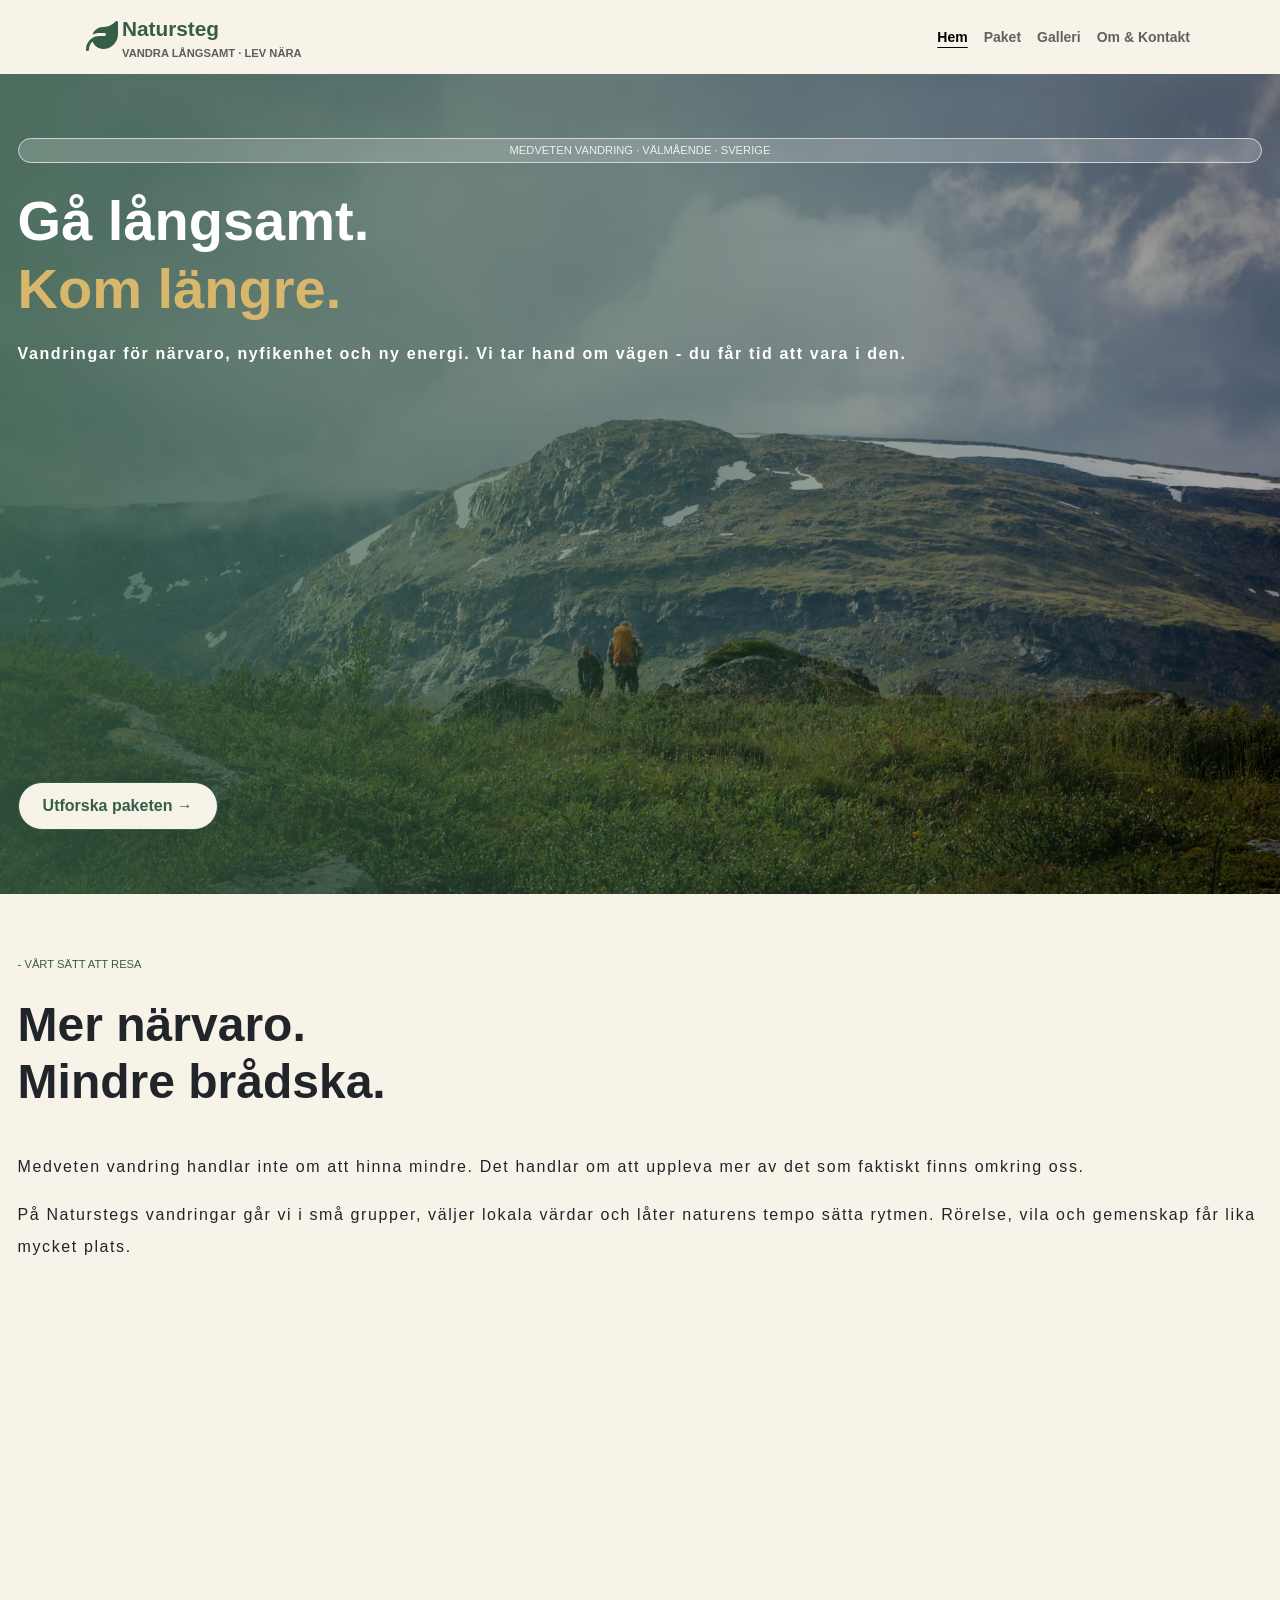
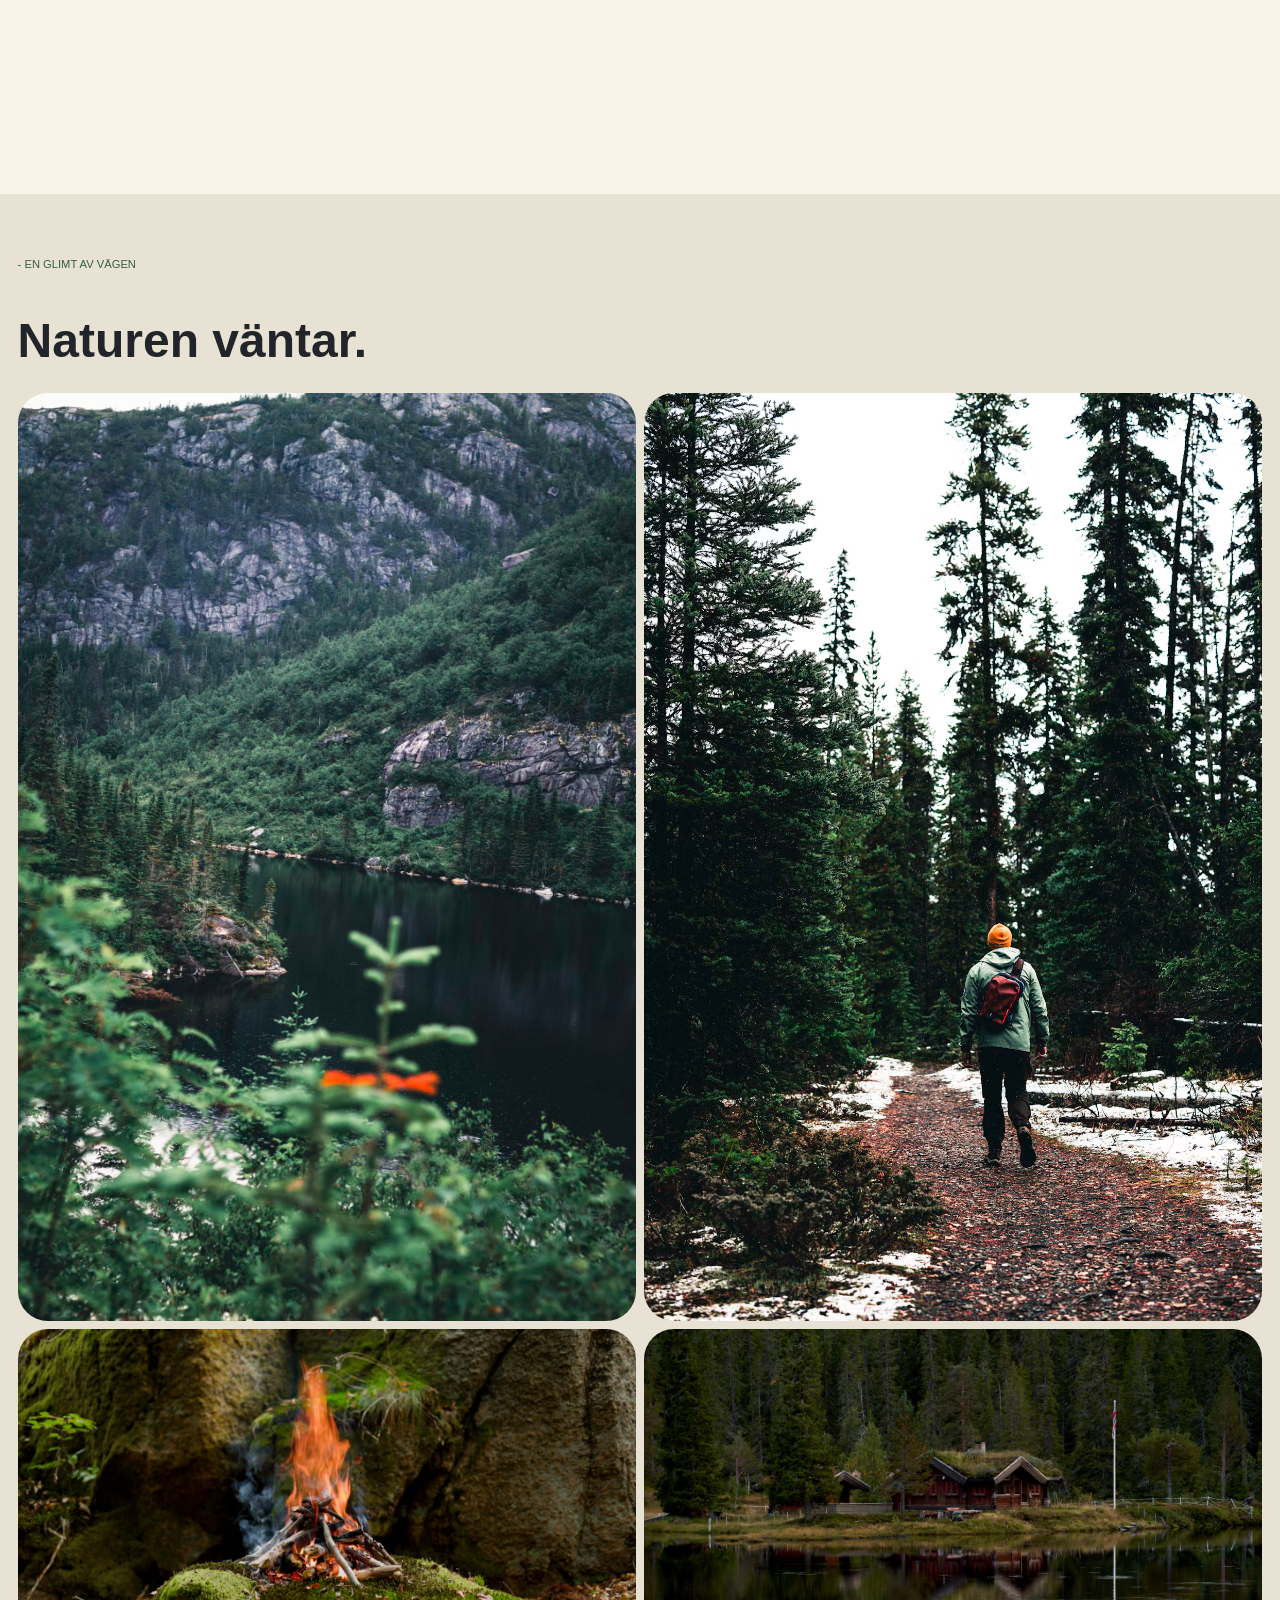
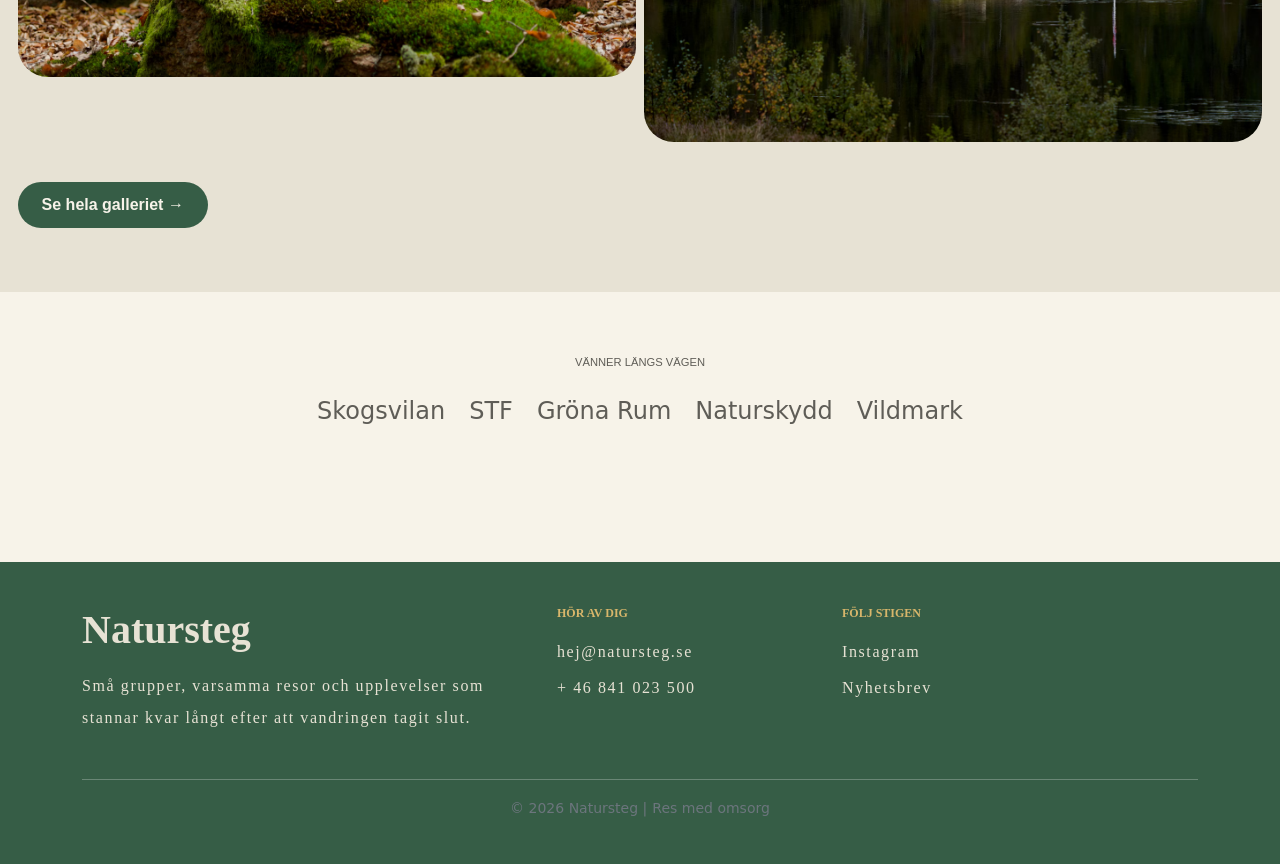
==== commit 82ffb4d3: "fixat logo och lagt in i HTML på alla sidor" ====
--- a/index.html
+++ b/index.html
@@ -14,6 +14,11 @@
         <header>
             <nav class="navbar navbar-expand-lg bg-body-tertiary">
                 <div class="container">
+                    <div class="logo">
+                        <a href="index.html">
+                            <img src="Img/leaf-solid-full.svg" alt="logga"
+                        /></a>
+                    </div>
                     <div class="brand-wrapper">
                         <a class="navbar-brand" href="index.html">Natursteg</a>
                         <a class="navbar-brand small-text" href="index.html"
@@ -102,19 +107,31 @@
 
                     <div class="bilder-container">
                         <div class="bild">
-                            <img src="Img\Galleri\photo-1717292068498-876bc9a666bd.jpg" alt="bild 1" />
+                            <img
+                                src="Img\Galleri\photo-1717292068498-876bc9a666bd.jpg"
+                                alt="bild 1"
+                            />
                         </div>
 
                         <div class="bild">
-                            <img src="Img\Galleri\photo-1726098211102-bb7f17c9cafc.jpg" alt="bild 2" />
+                            <img
+                                src="Img\Galleri\photo-1726098211102-bb7f17c9cafc.jpg"
+                                alt="bild 2"
+                            />
                         </div>
 
                         <div class="bild">
-                            <img src="Img\Galleri\photo-1757849450457-728541f14c4d.jpg" alt="bild 3" />
+                            <img
+                                src="Img\Galleri\photo-1757849450457-728541f14c4d.jpg"
+                                alt="bild 3"
+                            />
                         </div>
 
                         <div class="bild">
-                            <img src="Img\Galleri\photo-1758186377738-6ce0e52851b9.jpg" alt="bild 4" />
+                            <img
+                                src="Img\Galleri\photo-1758186377738-6ce0e52851b9.jpg"
+                                alt="bild 4"
+                            />
                         </div>
                     </div>
 
--- a/style/style.css
+++ b/style/style.css
@@ -1,4 +1,4 @@
-/* JAG BÖRJAR MED ATT UTGÅ FRÅN MOBILSKÄRM NÄR JAG JOBBAR I CSS ihopne SE 375 x 667 px */
+/* JAG BÖRJAR MED ATT UTGÅ FRÅN MOBILSKÄRM NÄR JAG JOBBAR I CSS, ihopne SE 375 x 667 px */
 
 /* NOLLSTÄLLER WEBLÄSERENS STANDARD MARGINALER OCH SÄTTER ALL BOX-SIZING PÅ BORDEBOX, FÖR ATT FÅ MER KONTROLL */
 
@@ -16,6 +16,7 @@
     --green-color: #365d46;
     --bg1-color: #f7f3e9;
     --bg2-color: #e7e2d4;
+    --bg3-color: #193c2b;
 
     --sid-padding-mobil: 4rem 1.1rem;
 }
@@ -68,7 +69,12 @@
 .navbar {
     background-color: var(--bg1-color) !important;
     /* background color funkar ej, tror det ligger från dina tidigare färginställningar */
-} 
+}
+
+.logo {
+    width: 40px;
+    height: 40px;
+}
 
 .brand-wrapper {
     display: flex;
@@ -219,18 +225,18 @@
     background-color: var(--bg2-color);
 }
 
-.bilder-container{
+.bilder-container {
     display: grid;
-    grid-template-columns: repeat(auto-fit, minmax(150px, 1fr));
-    gap: 2.5rem;
-}
-
-.bild img{
-   width: 100%;
-   height: 100%;
-   object-fit: cover;
-
-   border-radius: 30px;
+    grid-template-columns: 1fr 1fr;
+    grid-template-rows: auto;
+    gap: 0.5rem;
+}
+
+.bild img {
+    width: 100%;
+    height: auto;
+    object-fit: cover;
+    border-radius: 30px;
 }
 
 /* VÄNNER */
@@ -281,7 +287,7 @@
 
 /* Tar bort bootstrap margin */
 .mt-5 {
-margin-top: 0 !important;     
+    margin-top: 0 !important;
 }
 
 footer {
@@ -297,7 +303,6 @@
     font-weight: bold;
     margin-bottom: 1rem;
     font-family: "Arial, Helvetica, sans-serif";
-    
 }
 
 .footer-paragraph {
@@ -328,8 +333,452 @@
     margin-top: 0;
 }
 
-
-
-/* Mobile Phone Style*/
-@media (max-width: 768px) {
-}
+/* PAKET */
+
+.paket-main {
+    font-family: Arial, Helvetica, sans-serif;
+
+    background-color: var(--bg1-color);
+}
+
+.paket {
+    display: flex;
+    flex-direction: column;
+    background-color: var(--bg2-color);
+
+    padding: var(--sid-padding-mobil);
+}
+
+.paket p {
+    color: #6d756d;
+    letter-spacing: 0.1rem;
+    line-height: 2rem;
+}
+
+.paket-section {
+    display: flex;
+    flex-direction: column;
+    background-color: var(--bg1-color);
+    width: 100%;
+    min-width: 0;
+}
+
+.paket-section article {
+    width: 95%;
+    max-width: 800px;
+    box-sizing: border-box;
+    margin: 20px 0 20px 10px;
+    overflow-x: auto;
+    border-radius: 24px;
+}
+
+.table {
+    width: 100%;
+    margin: 0;
+    border-radius: 24px;
+    min-width: 0;
+    border-collapse: collapse;
+    table-layout: auto;
+}
+
+.table th {
+    color: #626a62;
+    background-color: #e8e4d8;
+    font-size: 11px;
+    font-family: "DM Sans", sans-serif;
+    padding: 0 6px 20px;
+    letter-spacing: 0.08rem;
+    overflow-wrap: break-word;
+    box-sizing: border-box;
+}
+
+.table td {
+    color: #596159;
+    font-size: 14px;
+    font-family: "DM Sans", sans-serif;
+    line-height: 1.5rem;
+    padding: 20px 0 20px 20px;
+}
+
+td h1 {
+    color: #193c2b;
+    font-size: 24px;
+    font-family: "DM Serif Display", serif;
+    margin-bottom: 20px;
+}
+
+td h2 {
+    color: #7c847c;
+    font-size: 12px;
+    font-weight: 100;
+    font-family: "DM Sans", sans-serif;
+    margin-bottom: 20px;
+}
+
+.table td,
+.table th {
+    text-align: left;
+    vertical-align: middle;
+    padding: 10px 0 0 15px;
+}
+
+.table td h1,
+.table td h2 {
+    text-align: left;
+}
+
+td button,
+.paket-knapp {
+    display: inline-flex;
+    align-items: center;
+    justify-content: space-between;
+    gap: 12px;
+    white-space: nowrap;
+    font-size: 14px;
+    font-family: "DM Sans", sans-serif;
+    font-weight: bold;
+    color: #f7f3e9;
+    border-radius: 34px;
+    padding: 8px 16px;
+    background-color: var(--green-color);
+    border: none;
+    margin-right: 10px;
+    text-decoration: none;
+}
+
+/* Enskilda paket-sidor */
+.paket-intro-container {
+    display: flex;
+    flex-direction: column;
+
+    padding: var(--sid-padding-mobil);
+
+    background-color: var(--bg2-color);
+}
+
+.go-paket {
+    text-decoration: none;
+    color: #6c746c;
+    font-weight: bold;
+    font-size: 14px;
+    font-family: "DM Sans", sans-serif;
+}
+
+.paket-intro {
+    display: flex;
+    flex-direction: column;
+}
+
+.paket-intro h1 {
+    color: #365d46;
+    font-size: 12px;
+    font-family: "DM Sans", sans-serif;
+    margin-top: 20px;
+    letter-spacing: 0.2rem;
+}
+
+.paket-intro h2 {
+    color: #193c2b;
+    font-size: 60px;
+    font-weight: 700;
+    font-family: "DM Serif Display", serif;
+}
+.paket-intro p {
+    color: #5d655d;
+    font-size: 20px;
+    font-family: "DM sans", sans-serif;
+    line-height: 1.5rem;
+}
+
+.paket-intro-pris {
+    color: #365d46;
+    font-size: 16px;
+    font-family: "DM sans", sans-serif;
+    font-weight: bold;
+}
+
+.paket-content {
+    border-bottom: 1px solid black;
+}
+
+.paket-content h3 {
+    margin-top: 10px;
+    color: #8b7444;
+    font-size: 12px;
+    font-weight: bold;
+    font-family: "DM sans", sans-serif;
+}
+
+.paket-content h4 {
+    color: #193c2b;
+    font-size: 24px;
+    font-weight: bold;
+    font-family: "DM serif Display", serif;
+}
+
+.paket-content p {
+    color: #626a62;
+    font-size: 16px;
+    font-weight: bold;
+    font-family: "DM sans", sans-serif;
+}
+
+.boka-button {
+    font-size: 14px;
+    font-family: "DM Sans", sans-serif;
+    font-weight: bold;
+    color: #f7f3e9;
+    border-radius: 34px;
+    padding: 8px 16px;
+    background-color: var(--green-color);
+    border: none;
+    margin-top: 10px;
+    text-decoration: none;
+}
+
+.paket-bild img {
+    width: 100%;
+    height: auto;
+    object-fit: cover;
+
+    border-radius: 30px;
+}
+
+/* Om & Kontakt */
+.kontakt-banner {
+    display: flex;
+    flex-direction: column;
+
+    padding: var(--sid-padding-mobil);
+
+    background-color: var(--bg3-color);
+}
+
+.kontakt-banner-rubrik {
+    color: #52735d;
+    font-size: 12px;
+    font-family: Arial, Helvetica, sans-serif;
+    margin: 0 0 14px 0;
+    letter-spacing: 0.2rem;
+}
+
+.kontakt-banner-text h3 {
+    color: #f7f3e9;
+    font-size: 60px;
+    font-family: Arial, Helvetica, sans-serif;
+}
+
+.kontakt-banner-text p {
+    color: #cbd6ca;
+    letter-spacing: 0.1rem;
+    line-height: 2rem;
+}
+
+.guider {
+    display: flex;
+    flex-direction: column;
+
+    padding: var(--sid-padding-mobil);
+
+    background-color: var(--bg1-color);
+}
+
+.guider h1 {
+    color: #365d46;
+    font-size: 12px;
+    font-family: "DM Sans", sans-serif;
+    margin-bottom: 20px;
+    letter-spacing: 0.2rem;
+}
+
+.guider h2 {
+    color: #193c2b;
+    font-size: 60px;
+    font-weight: 700;
+    font-family: "DM Serif Display", serif;
+    margin-bottom: 20px;
+}
+
+.container-guide-kort {
+    display: flex;
+    flex-wrap: wrap;
+    gap: 20px;
+}
+
+.guide-kort {
+    position: relative;
+    display: flex;
+    flex-direction: column;
+    width: 330px;
+}
+
+.guide-porträtt {
+    position: absolute;
+    top: 5rem;
+}
+
+.guide-porträtt img{
+    display: block;
+    width: 90%;
+    height: auto;
+    margin: auto;
+    object-fit: cover;
+
+    border-radius: 30px;
+}
+
+.guide-kort h3 {
+    color: #193c2b;
+    font-size: 24px;
+    font-weight: 700;
+    font-family: "DM Serif Display", serif;
+    margin-top: 20px;
+}
+
+.guide-kort p {
+    color: #6d756d;
+    font-size: 14px;
+    font-weight: bold;
+    font-family: "DM Sans", sans-serif;
+    line-height: 1.5rem;
+}
+
+#initialer-al,
+#initialer-me,
+#initialer-ob,
+#initialer-eh {
+    width: 330px;
+    height: 400px;
+    border-radius: 24px;
+    color: #284f4db3;
+    display: flex;
+    align-items: flex-end;
+    font-size: 60px;
+    font-weight: bold;
+    font-family: "DM Serif Display", serif;
+    margin-bottom: 10px;
+    padding-left: 20px;
+}
+
+#initialer-al {
+    background-color: #cbd6ca;
+}
+
+#initialer-me {
+    background-color: #dfcfae;
+}
+
+#initialer-ob {
+    background-color: #b9c8b7;
+}
+
+#initialer-eh {
+    background-color: #d8d3c4;
+}
+
+.kontakt-section {
+    display: flex;
+    flex-direction: column;
+
+    padding: var(--sid-padding-mobil);
+
+    background-color: #e4dfd1;
+}
+
+.kontakt-section h1 {
+    color: #365d46;
+    font-size: 12px;
+    font-weight: 550;
+    font-family: "DM Sans", sans-serif;
+    margin-bottom: 20px;
+    letter-spacing: 0.2rem;
+}
+
+.kontakt-section h2 {
+    color: #193c2b;
+    font-size: 48px;
+    font-weight: 700;
+    font-family: "DM Serif Display", serif;
+    margin-bottom: 16px;
+}
+
+.kontakt-section p {
+    color: #626a62;
+    font-size: 16px;
+    font-family: "DM Sans", sans-serif;
+    line-height: 1.5rem;
+}
+
+.kontakta-oss {
+    display: flex;
+    flex-direction: column;
+    gap: 20px;
+    background-color: #f7f3e9;
+    padding: 25px;
+    border-radius: 24px;
+}
+
+.formular-label {
+    font-size: 14px;
+    font-family: "DM Sans", sans-serif;
+    font-weight: bold;
+    color: #39483c;
+}
+
+.formular-rad {
+    display: flex;
+    gap: 20px;
+}
+
+.formular-grupp {
+    display: flex;
+    flex-direction: column;
+    flex: 1;
+    gap: 8px;
+}
+
+.kontakta-oss input,
+.kontakta-oss textarea {
+    width: 100%;
+    box-sizing: border-box;
+    padding: 10px;
+    border: 1px solid #ccc;
+    border-radius: 16px;
+}
+
+.kontakta-oss textarea {
+    min-height: 150px;
+    resize: vertical;
+}
+
+.kontakta-oss button {
+    align-self: flex-start;
+    font-size: 16px;
+    font-family: "DM Sans", sans-serif;
+    font-weight: bold;
+    color: #eeece1;
+    border-radius: 24px;
+    padding: 16px 28px;
+    background-color: var(--green-color);
+    border: none;
+}
+
+/* ======================== GALLERI ========================= */
+
+.galleri-main {
+    min-height: 100vh;
+
+    font-family: Arial, Helvetica, sans-serif;
+
+    padding: var(--sid-padding-mobil);
+
+    background-color: var(--bg2-color);
+}
+
+.galleri-container {
+    display: grid;
+
+    grid-template-columns: 1fr;
+    grid-template-rows: auto;
+    gap: 0.5rem;
+}
